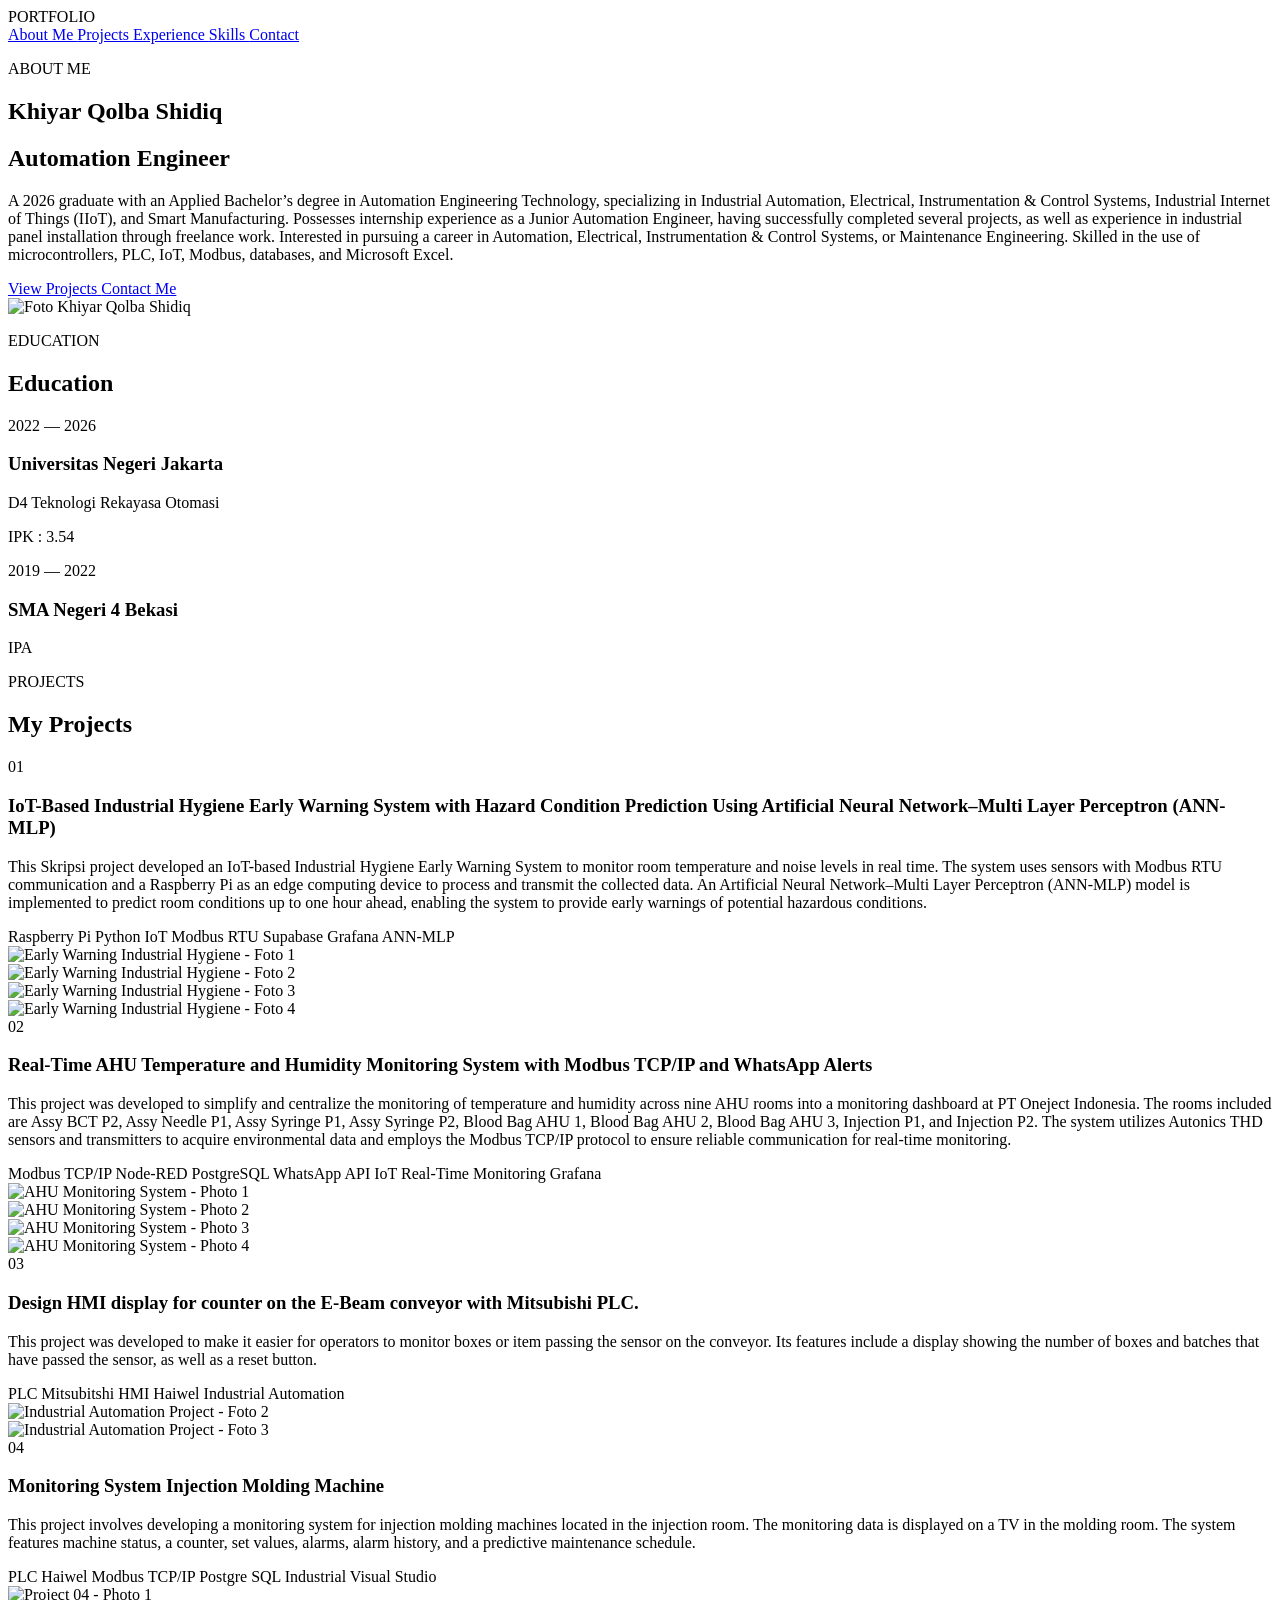
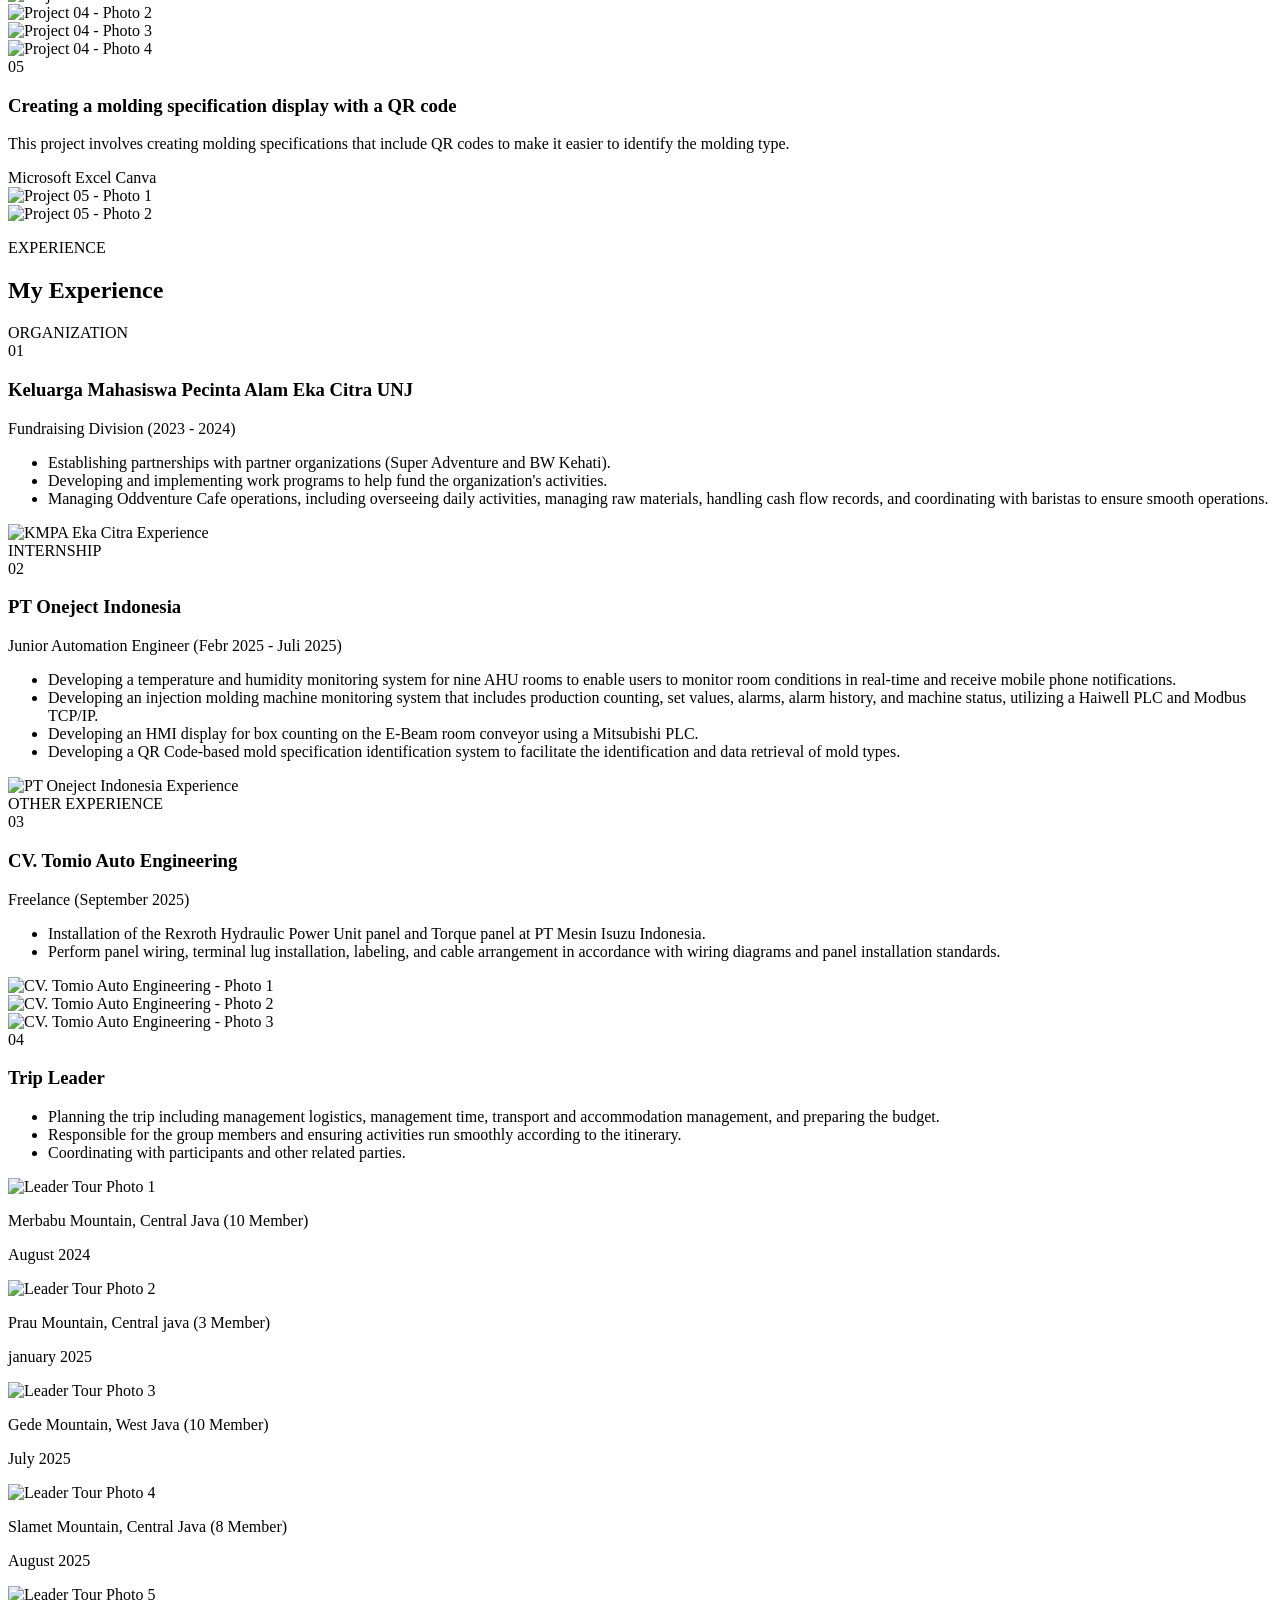
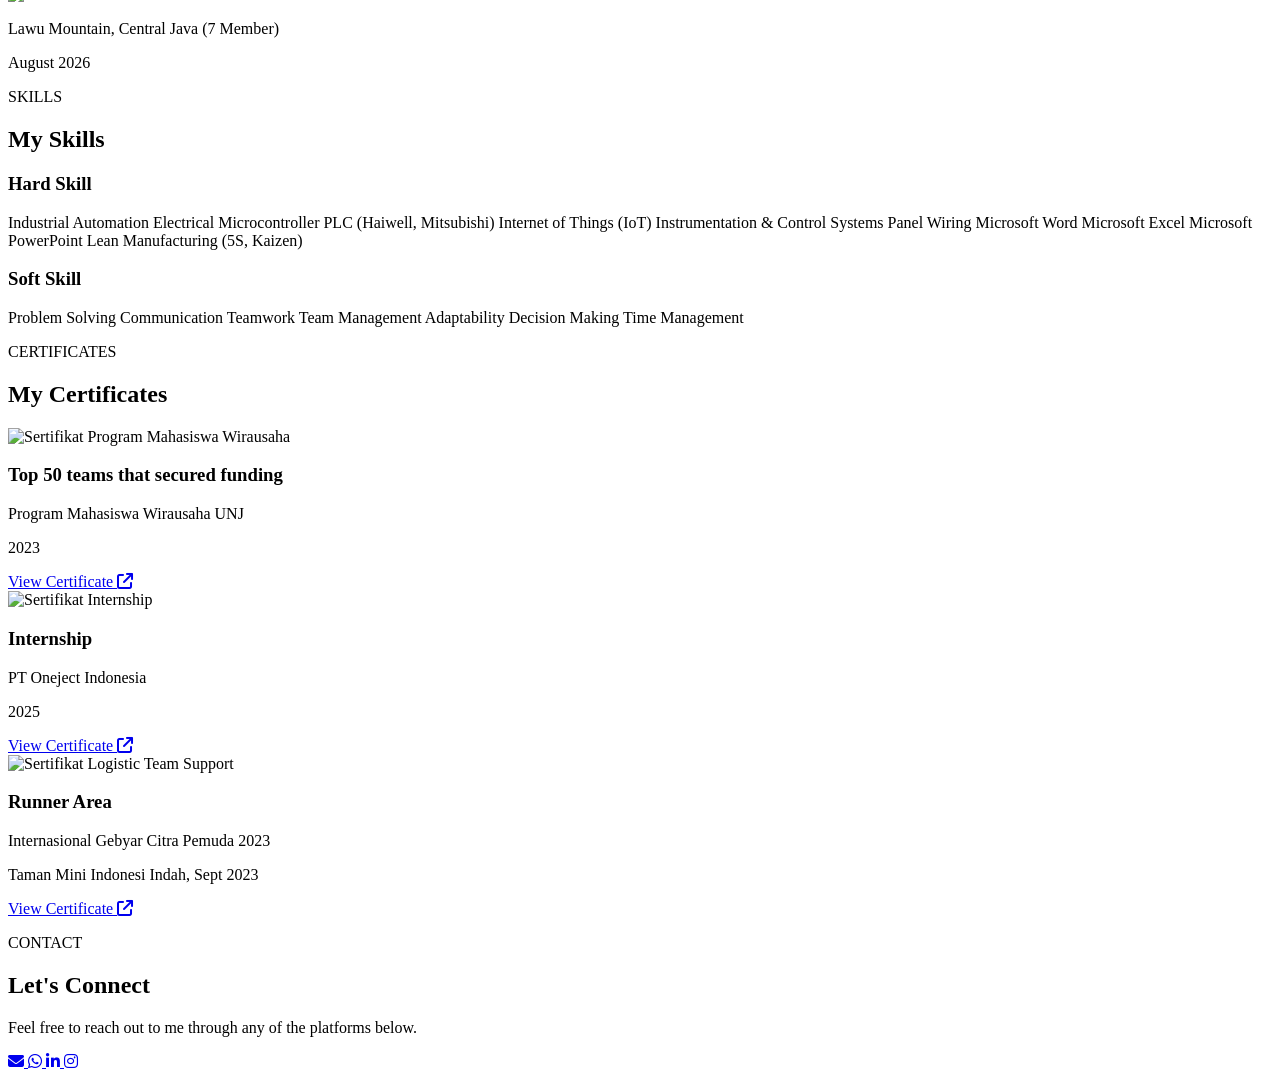
==== index.html @ 95817f38 "Add files via upload" ====
<!DOCTYPE html>
<html lang="en">

<head>
    <meta charset="UTF-8">

    <meta
        name="viewport"
        content="width=device-width, initial-scale=1.0"
    >

    <title>Khiyar Qolba Shidiq | Portfolio</title>

    <!-- CSS -->
    <link rel="stylesheet" href="css/style.css">

    <!-- FONT AWESOME -->
    <link
        rel="stylesheet"
        href="https://cdnjs.cloudflare.com/ajax/libs/font-awesome/6.5.2/css/all.min.css"
    >
</head>


<body>


    <!-- =========================
         NAVBAR
    ========================== -->

    <nav>

        <div class="logo">
            PORTFOLIO
        </div>


        <div class="nav-menu">

            <a href="#about">
                About Me
            </a>

            <a href="#projects">
                Projects
            </a>

            <a href="#experience">
                Experience
            </a>

            <a href="#skills">
                Skills
            </a>

            <a href="#contact">
                Contact
            </a>

        </div>

    </nav>



    <!-- =========================
         ABOUT ME
    ========================== -->

    <section id="about">

        <div class="about-container">


            <!-- TEXT -->

            <div class="about-text">

                <p class="small-title">
                    ABOUT ME
                </p>


                <h1>
                    Khiyar Qolba Shidiq
                </h1>


                <h2>
                    Automation Engineer
                </h2>


                <p>
                    A 2026 graduate with an Applied Bachelor’s degree in Automation Engineering Technology, 
                    specializing in Industrial Automation, Electrical, Instrumentation & Control Systems, 
                    Industrial Internet of Things (IIoT), and Smart Manufacturing. Possesses internship 
                    experience as a Junior Automation Engineer, having successfully completed several projects, 
                    as well as experience in industrial panel installation through freelance work. Interested 
                    in pursuing a career in Automation, Electrical, Instrumentation & Control Systems, or 
                    Maintenance Engineering. Skilled in the use of microcontrollers, PLC, IoT, Modbus, 
                    databases, and Microsoft Excel.
                </p>


                <!-- BUTTON -->

                <div class="buttons">

                    <a
                        href="#projects"
                        class="btn-primary"
                    >
                        View Projects
                    </a>


                    <a
                        href="#contact"
                        class="btn-secondary"
                    >
                        Contact Me
                    </a>

                </div>

            </div>



            <!-- FOTO -->

            <div class="about-photo">

                <img
                    src="images/Pas Foto.PNG"
                    alt="Foto Khiyar Qolba Shidiq"
                >

            </div>

        </div>

    </section>

<!-- =========================
     EDUCATION
========================= -->

<section id="education">

    <div class="education-container">

        <div class="education-header">

            <p class="small-title">
                EDUCATION
            </p>

            <h2>
                Education
            </h2>

        </div>


        <div class="education-list">


            <!-- KULIAH -->

            <div class="education-item">

                <div class="education-year">
                    2022 — 2026
                </div>

                <div class="education-content">

                    <h3>
                        Universitas Negeri Jakarta
                    </h3>

                    <p class="education-school">
                        D4 Teknologi Rekayasa Otomasi
                    </p>

                    <p class="education-description">
                        IPK : 3.54
                    </p>

                </div>

            </div>


            <!-- SMA -->

            <div class="education-item">

                <div class="education-year">
                    2019 — 2022
                </div>

                <div class="education-content">

                    <h3>
                        SMA Negeri 4 Bekasi
                    </h3>

                    <p class="education-school">
                        IPA
                    </p>

                </div>

            </div>


        </div>

    </div>

</section>

   <!-- =========================
     PROJECTS
========================= -->

<section id="projects">

    <div class="projects-container">

        <!-- HEADER -->

        <div class="projects-header">

            <p class="small-title">
                PROJECTS
            </p>

            <h2>
                My Projects
            </h2>
        </div>


<!-- =========================
     PROJECT 01
========================== -->

<article class="project-item">

    <div class="project-number">
        01
    </div>


    <div class="project-content">

        <h3>
           IoT-Based Industrial Hygiene Early Warning System with Hazard Condition Prediction Using Artificial Neural Network–Multi Layer Perceptron (ANN-MLP)
        </h3>


        <p class="project-description">
             This Skripsi project developed an IoT-based Industrial Hygiene
    Early Warning System to monitor room temperature and noise levels
    in real time. The system uses sensors with Modbus RTU communication
    and a Raspberry Pi as an edge computing device to process and
    transmit the collected data. An Artificial Neural Network–Multi
    Layer Perceptron (ANN-MLP) model is implemented to predict room
    conditions up to one hour ahead, enabling the system to provide
    early warnings of potential hazardous conditions.
        </p>


        <!-- TECHNOLOGIES -->

        <div class="project-tags">
            <span>Raspberry Pi</span>
            <span>Python</span>
            <span>IoT</span>
            <span>Modbus RTU</span>
            <span>Supabase</span>
            <span>Grafana</span>
            <span>ANN-MLP</span>
        </div>

        <!-- PHOTO GALLERY -->

        <div class="project-gallery">

            <div class="project-photo">

                <img
                    src="images/project_1/project-1.jpeg"
                    alt="Early Warning Industrial Hygiene - Foto 1"
                >

            </div>


            <div class="project-photo">

                <img
                    src="images/project_1/project-2.jpeg"
                    alt="Early Warning Industrial Hygiene - Foto 2"
                >
            </div>

            <div class="project-photo">
                <img
                    src="images/project_1/project-3.jpeg"
                    alt="Early Warning Industrial Hygiene - Foto 3"
                >
            </div>

            <div class="project-photo">
                <img
                    src="images/project_1/project-4.jpeg"
                    alt="Early Warning Industrial Hygiene - Foto 4"
                >
            </div>
        </div>
    </div>
</article>

 <!-- =========================
     PROJECT 02
========================== -->

<article class="project-item">

    <div class="project-number">
        02
    </div>

    <div class="project-content">

        <h3>
            Real-Time AHU Temperature and Humidity
            Monitoring System with Modbus TCP/IP
            and WhatsApp Alerts
        </h3>

        <p class="project-description">
            This project was developed to simplify and centralize the monitoring of temperature and humidity across nine AHU rooms 
            into a monitoring dashboard at PT Oneject Indonesia. The rooms included are Assy BCT P2, Assy Needle P1, Assy Syringe P1, 
            Assy Syringe P2, Blood Bag AHU 1, Blood Bag AHU 2, Blood Bag AHU 3, Injection P1, and Injection P2. The system utilizes 
            Autonics THD sensors and transmitters to acquire environmental data and employs the Modbus TCP/IP protocol to ensure 
            reliable communication for real-time monitoring.
        </p>

        <div class="project-tags">

            <span>Modbus TCP/IP</span>
            <span>Node-RED</span>
            <span>PostgreSQL</span>
            <span>WhatsApp API</span>
            <span>IoT</span>
            <span>Real-Time Monitoring</span>
            <span>Grafana</span>
        </div>

        <div class="project-gallery">

            <div class="project-photo">
                <img
                    src="images/project_2/project-2-1.png"
                    alt="AHU Monitoring System - Photo 1"
                >
            </div>

            <div class="project-photo">
                <img
                    src="images/project_2/project-2-2.jpeg"
                    alt="AHU Monitoring System - Photo 2"
                >
            </div>

            <div class="project-photo">
                <img
                    src="images/project_2/project-2-3.jpeg"
                    alt="AHU Monitoring System - Photo 3"
                >
            </div>

            <div class="project-photo">
                <img
                    src="images/project_2/project-2-4.jpeg"
                    alt="AHU Monitoring System - Photo 4"
                >
            </div>

        </div>

    </div>

</article>

        <!-- =========================
             PROJECT 03
        ========================== -->

        <article class="project-item">

            <div class="project-number">
                03
            </div>

            <div class="project-content">

                <h3>
                    Design HMI display for counter on the E-Beam conveyor with Mitsubishi PLC.
                </h3>

                <p class="project-description">
                    This project was developed to make it easier for operators to monitor 
                    boxes or item passing the sensor on the conveyor. Its features include a display 
                    showing the number of boxes and batches that have passed the sensor, as well 
                    as a reset button.
                </p>

                <div class="project-tags">

                    <span>PLC Mitsubitshi</span>
                    <span>HMI Haiwel</span>
                    <span>Industrial Automation</span>

                </div>

                <!-- PHOTO GALLERY -->

                <div class="project-gallery">

                    <div class="project-photo">
                        <img
                            src="images/project_3/project-3-2.jpeg"
                            alt="Industrial Automation Project - Foto 2"
                        >
                    </div>

                    <div class="project-photo">
                        <img
                            src="images/project_3/project-3-3.jpeg"
                            alt="Industrial Automation Project - Foto 3"
                        >
                    </div>

                    

                </div>

            </div>

        </article>
<!-- =========================
     PROJECT 04
========================== -->

<article class="project-item">

    <div class="project-number">
        04
    </div>

    <div class="project-content">

        <h3>
           Monitoring System Injection Molding Machine
        </h3>

        <p class="project-description">
            This project involves developing a monitoring system for injection molding 
            machines located in the injection room. The monitoring data is displayed on 
            a TV in the molding room. The system features machine status, a counter, 
            set values, alarms, alarm history, and a predictive maintenance schedule.
        </p>

        <div class="project-tags">

            <span>PLC Haiwel</span>
            <span>Modbus TCP/IP</span>
            <span>Postgre SQL</span>
            <span>Industrial</span>
            <span>Visual Studio</span>
            
        </div>

        <div class="project-gallery">

            <div class="project-photo">
                <img
                    src="images/project_4/project-4-1.jpeg"
                    alt="Project 04 - Photo 1"
                >
            </div>

            <div class="project-photo">
                <img
                    src="images/project_4/project-4-2.jpeg"
                    alt="Project 04 - Photo 2"
                >
            </div>

            <div class="project-photo">
                <img
                    src="images/project_4/project-4-3.jpeg"
                    alt="Project 04 - Photo 3"
                >
            </div>

            <div class="project-photo">
                <img
                    src="images/project_4/project-4-4.jpeg"
                    alt="Project 04 - Photo 4"
                >
            </div>

        </div>

    </div>

</article>


<!-- =========================
     PROJECT 05
========================== -->

<article class="project-item">

    <div class="project-number">
        05
    </div>

    <div class="project-content">

        <h3>
            Creating a molding specification display with a QR code
        </h3>

        <p class="project-description">
            This project involves creating molding specifications that include 
            QR codes to make it easier to identify the molding type.
        </p>

        <div class="project-tags">

            <span>Microsoft Excel</span>
            <span>Canva</span>

        </div>

        <div class="project-gallery">

            <div class="project-photo">
                <img
                    src="images/project_5/project-5-1.png"
                    alt="Project 05 - Photo 1"
                >
            </div>

            <div class="project-photo">
                <img
                    src="images/project_5/project-5-2.png"
                    alt="Project 05 - Photo 2"
                >
            </div>

        </div>

    </div>

</article>

    </div>

</section>



   <!-- =========================
     EXPERIENCE
========================= -->

<section id="experience">

    <div class="experience-container">

        <!-- HEADER -->

        <div class="experience-header">

            <p class="small-title">
                EXPERIENCE
            </p>

            <h2>
                My Experience
            </h2>

        </div>


        <!-- =========================
             ORGANIZATION
        ========================== -->

        <div class="experience-category">

            ORGANIZATION

        </div>


        <article class="experience-item">

    <div class="experience-number">
        01
    </div>


    <div class="experience-content">

        <h3>
            Keluarga Mahasiswa Pecinta Alam Eka Citra UNJ
        </h3>


        <p class="experience-role">
            Fundraising Division (2023 - 2024)
        </p>


        <ul class="experience-list">

            <li>
                Establishing partnerships with partner organizations (Super Adventure and BW Kehati).
            </li>

            <li>
                Developing and implementing work programs to help fund the organization's activities.
            </li>

            <li>
                Managing Oddventure Cafe operations, including overseeing daily activities, 
                managing raw materials, handling cash flow records, 
                and coordinating with baristas to ensure smooth operations.
            </li>

        </ul>

    </div>


    <!-- FOTO -->

    <div class="experience-photo">

        <img
            src="images/experience/ekacitra.jpeg"
            alt="KMPA Eka Citra Experience"
        >

    </div>

</article>

        <!-- =========================
             INTERNSHIP
        ========================== -->

        <div class="experience-category">

            INTERNSHIP

        </div>


       <article class="experience-item">

    <div class="experience-number">
        02
    </div>


    <div class="experience-content">

        <h3>
            PT Oneject Indonesia
        </h3>


        <p class="experience-role">
            Junior Automation Engineer (Febr 2025 - Juli 2025)
        </p>


        <ul class="experience-list">

            <li>
                Developing a temperature and humidity monitoring system for nine AHU rooms to 
                enable users to monitor room conditions in real-time and receive mobile phone notifications.
            </li>

            <li>
                Developing an injection molding machine monitoring system that includes production counting, 
                set values, alarms, alarm history, and machine status, utilizing a Haiwell PLC and Modbus TCP/IP.
            </li>

            <li>
                Developing an HMI display for box counting on the E-Beam room conveyor using a Mitsubishi PLC.
            </li>

            <li>
                Developing a QR Code-based mold specification identification system to facilitate the identification 
                and data retrieval of mold types.
            </li>
        </ul>

    </div>
    <!-- FOTO -->
    <div class="experience-photo">

        <img
            src="images/experience/oneject.jpeg"
            alt="PT Oneject Indonesia Experience"
        >

    </div>

</article>
<!-- =========================
     OTHER EXPERIENCE
========================= -->

<div class="experience-category">

    OTHER EXPERIENCE

</div>


<!-- =========================
     EXPERIENCE 04
     PT TOMIO
========================== -->

<article class="experience-item">

    <div class="experience-number">
        03
    </div>

    <div class="experience-content">

        <h3>
            CV. Tomio Auto Engineering
        </h3>

        <p class="experience-role">
            Freelance (September 2025)
        </p>

        <ul class="experience-list">

            <li>
                Installation of the Rexroth Hydraulic Power Unit panel and Torque panel at PT Mesin Isuzu Indonesia.
            </li>

            <li>
                Perform panel wiring, terminal lug installation, labeling, and cable arrangement in accordance with 
                wiring diagrams and panel installation standards.
            </li>

        </ul>

    </div>

</article>


<!-- =========================
     TOMIO PHOTO GALLERY
========================== -->

<div class="tomio-gallery">

    <div class="tomio-gallery-item">

        <div class="tomio-gallery-photo">
            <img
                src="images/experience/tomio-1.jpeg"
                alt="CV. Tomio Auto Engineering - Photo 1"
            >
        </div>
    </div>


    <div class="tomio-gallery-item">

        <div class="tomio-gallery-photo">
            <img
                src="images/experience/tomio-2.jpeg"
                alt="CV. Tomio Auto Engineering - Photo 2"
            >
        </div>
    </div>

    <div class="tomio-gallery-item">

        <div class="tomio-gallery-photo">
            <img
                src="images/experience/tomio-3.jpeg"
                alt="CV. Tomio Auto Engineering - Photo 3"
            >
        </div>
    </div>
</div>


<!-- =========================
     EXPERIENCE 05
     LEADER TOUR
========================= -->

<article class="experience-item">

    <div class="experience-number">
        04
    </div>


    <div class="experience-content">

        <h3>
            Trip Leader
        </h3>

        <ul class="experience-list">

            <li>
                Planning the trip including management logistics, management time, transport and accommodation management, 
                and preparing the budget.
            </li>

            <li>
                Responsible for the group members and ensuring activities run smoothly according to the itinerary.
            </li>

            <li>
                Coordinating with participants and other related parties.
            </li>

        </ul>

    </div>

</article>


<!-- =========================
     OTHER EXPERIENCE GALLERY
========================= -->
<div class="experience-gallery">

    <div class="experience-gallery-item">

        <div class="experience-gallery-photo">
            <img
                src="images/experience/g-merbabu.jpeg"
                alt="Leader Tour Photo 1"
            >
        </div>

        <p class="experience-caption">
             Merbabu Mountain, Central Java (10 Member)
        </p>
        <p class="experience-caption">
             August 2024
        </p>
    </div>


    <div class="experience-gallery-item">

        <div class="experience-gallery-photo">
            <img
                src="images/experience/g-prau.jpeg"
                alt="Leader Tour Photo 2"
            >
        </div>

        <p class="experience-caption">
           Prau Mountain, Central java (3 Member)
        </p>
        <p class="experience-caption">
           january 2025
        </p>
    </div>


    <div class="experience-gallery-item">

        <div class="experience-gallery-photo">
            <img
                src="images/experience/g-gede.jpeg"
                alt="Leader Tour Photo 3"
            >
        </div>

        <p class="experience-caption">
            Gede Mountain, West Java (10 Member)
        </p>
        <p class="experience-caption">
            July 2025
        </p>
    </div>


    <div class="experience-gallery-item">

        <div class="experience-gallery-photo">
            <img
                src="images/experience/g-slamet.jpeg"
                alt="Leader Tour Photo 4"
            >
        </div>

        <p class="experience-caption">
            Slamet Mountain, Central Java (8 Member)
        </p>
        <p class="experience-caption">
            August 2025
        </p>
    </div>


    <div class="experience-gallery-item">

        <div class="experience-gallery-photo">
            <img
                src="images/experience/g-lawu.jpeg"
                alt="Leader Tour Photo 5"
            >
        </div>
        <p class="experience-caption">
            Lawu Mountain, Central Java (7 Member)
        </p>
         <p class="experience-caption">
            August 2026
        </p>
    </div>
</div>

</div>
    </div>

</section>
<!-- =========================
     SKILLS
========================== -->

<section id="skills">

    <div class="skills-container">

        <div class="skills-header">

            <p class="small-title">
                SKILLS
            </p>

            <h2>
                My Skills
            </h2>

        </div>


        <div class="skills-wrapper">

            <!-- HARD SKILL -->

            <div class="skills-box">

                <h3>
                    Hard Skill
                </h3>

                <div class="skill-list">

                    <span>Industrial Automation</span>

                    <span>Electrical</span>

                    <span>Microcontroller</span>

                    <span>PLC (Haiwell, Mitsubishi)</span>

                    <span>Internet of Things (IoT)</span>

                    <span>Instrumentation & Control Systems</span>

                    <span>Panel Wiring</span>

                    <span>Microsoft Word</span>

                    <span>Microsoft Excel</span>

                    <span>Microsoft PowerPoint</span>

                    <span>Lean Manufacturing (5S, Kaizen)</span>

                </div>

            </div>


            <!-- SOFT SKILL -->

            <div class="skills-box">

                <h3>
                    Soft Skill
                </h3>

                <div class="skill-list">

                    <span>Problem Solving</span>

                    <span>Communication</span>

                    <span>Teamwork</span>

                    <span>Team Management</span>

                    <span>Adaptability</span>

                    <span>Decision Making</span>

                    <span>Time Management</span>

                </div>

            </div>

        </div>

    </div>

</section>
<!-- =========================
     CERTIFICATES
========================== -->

<section id="certificates">

    <div class="certificates-container">

        <div class="certificates-header">

            <p class="small-title">
                CERTIFICATES
            </p>

            <h2>
                My Certificates
            </h2>

        </div>


        <div class="certificates-grid">


            <!-- CERTIFICATE 01 -->

            <div class="certificate-card">

                <div class="certificate-image">

                    <img
                        src="images/certificate/PMW.png"
                        alt="Sertifikat Program Mahasiswa Wirausaha"
                    >

                </div>

                <div class="certificate-content">

                    <h3>
                        Top 50 teams that secured funding
                    </h3>

                    <p class="certificate-issuer">
                        Program Mahasiswa Wirausaha UNJ
                    </p>

                    <p class="certificate-year">
                        2023
                    </p>

                    <a
                        href="images/certificate/PMW.png"
                        target="_blank"
                        class="certificate-button"
                    >
                        View Certificate
                        <i class="fa-solid fa-arrow-up-right-from-square"></i>
                    </a>

                </div>

            </div>


            <!-- CERTIFICATE 02 -->

            <div class="certificate-card">

                <div class="certificate-image">

                    <img
                        src="images/certificate/Intern.png"
                        alt="Sertifikat Internship"
                    >

                </div>

                <div class="certificate-content">

                    <h3>
                        Internship
                    </h3>

                    <p class="certificate-issuer">
                        PT Oneject Indonesia
                    </p>

                    <p class="certificate-year">
                        2025
                    </p>

                    <a
                        href="images/certificate/Intern.png"
                        target="_blank"
                        class="certificate-button"
                    >
                        View Certificate
                        <i class="fa-solid fa-arrow-up-right-from-square"></i>
                    </a>

                </div>

            </div>


            <!-- CERTIFICATE 03 -->

            <div class="certificate-card">

                <div class="certificate-image">

                    <img
                        src="images/certificate/IGCP.png"
                        alt="Sertifikat Logistic Team Support"
                    >

                </div>

                <div class="certificate-content">

                    <h3>
                        Runner Area
                    </h3>

                    <p class="certificate-issuer">
                        Internasional Gebyar Citra Pemuda 2023
                    </p>

                    <p class="certificate-year">
                        Taman Mini Indonesi Indah, Sept 2023
                    </p>

                    <a
                        href="images/certificate/IGCP.png"
                        target="_blank"
                        class="certificate-button"
                    >
                        View Certificate
                        <i class="fa-solid fa-arrow-up-right-from-square"></i>
                    </a>

                </div>

            </div>


        </div>

    </div>

</section>
    <!-- =========================
         CONTACT
    ========================== -->

    <section id="contact">

        <div class="contact-container">


            <p class="small-title">
                CONTACT
            </p>


            <h2>
                Let's Connect
            </h2>


            <p class="contact-description">
                Feel free to reach out to me through any of
                the platforms below.
            </p>



            <!-- CONTACT ICONS -->

            <div class="contact-icons">


                <!-- EMAIL -->

                <a
                    href="mailto:khiyar.qs@gmail.com"
                    class="contact-icon"
                    aria-label="Email"
                    title="Email"
                >

                    <i class="fa-solid fa-envelope"></i>

                </a>



                <!-- WHATSAPP -->

                <a
                    href="https://wa.me/6281261928067"
                    target="_blank"
                    rel="noopener noreferrer"
                    class="contact-icon"
                    aria-label="WhatsApp"
                    title="WhatsApp"
                >

                    <i class="fa-brands fa-whatsapp"></i>

                </a>



                <!-- LINKEDIN -->

                <a
                    href="#"
                    target="_blank"
                    rel="noopener noreferrer"
                    class="contact-icon"
                    aria-label="LinkedIn"
                    title="LinkedIn"
                >

                    <i class="fa-brands fa-linkedin-in"></i>

                </a>



                <!-- INSTAGRAM -->

                <a
                    href="https://www.instagram.com/shidiq_0"
                    target="_blank"
                    rel="noopener noreferrer"
                    class="contact-icon"
                    aria-label="Instagram"
                    title="Instagram"
                >

                    <i class="fa-brands fa-instagram"></i>

                </a>


            </div>

        </div>

    </section>



    <!-- =========================
         JAVASCRIPT
    ========================== -->

    <script src="js/script.js"></script>


</body>

</html>
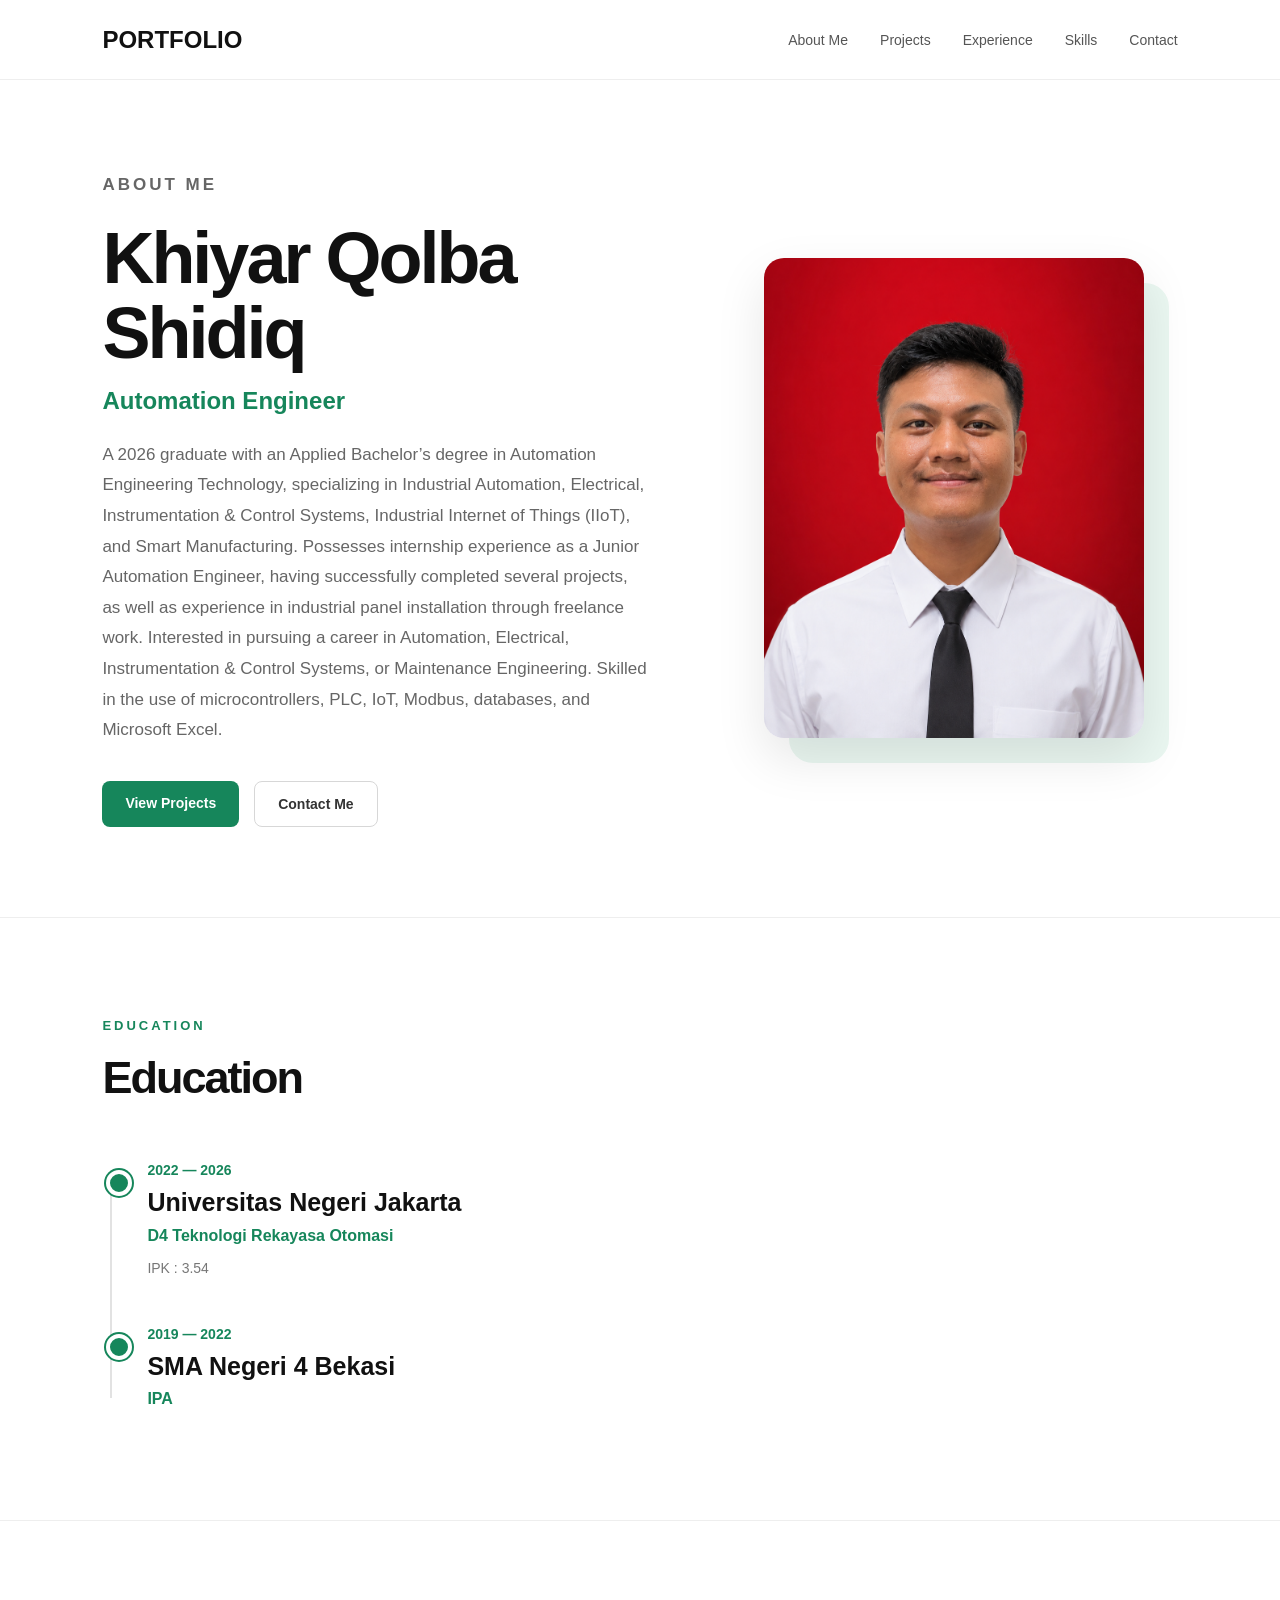
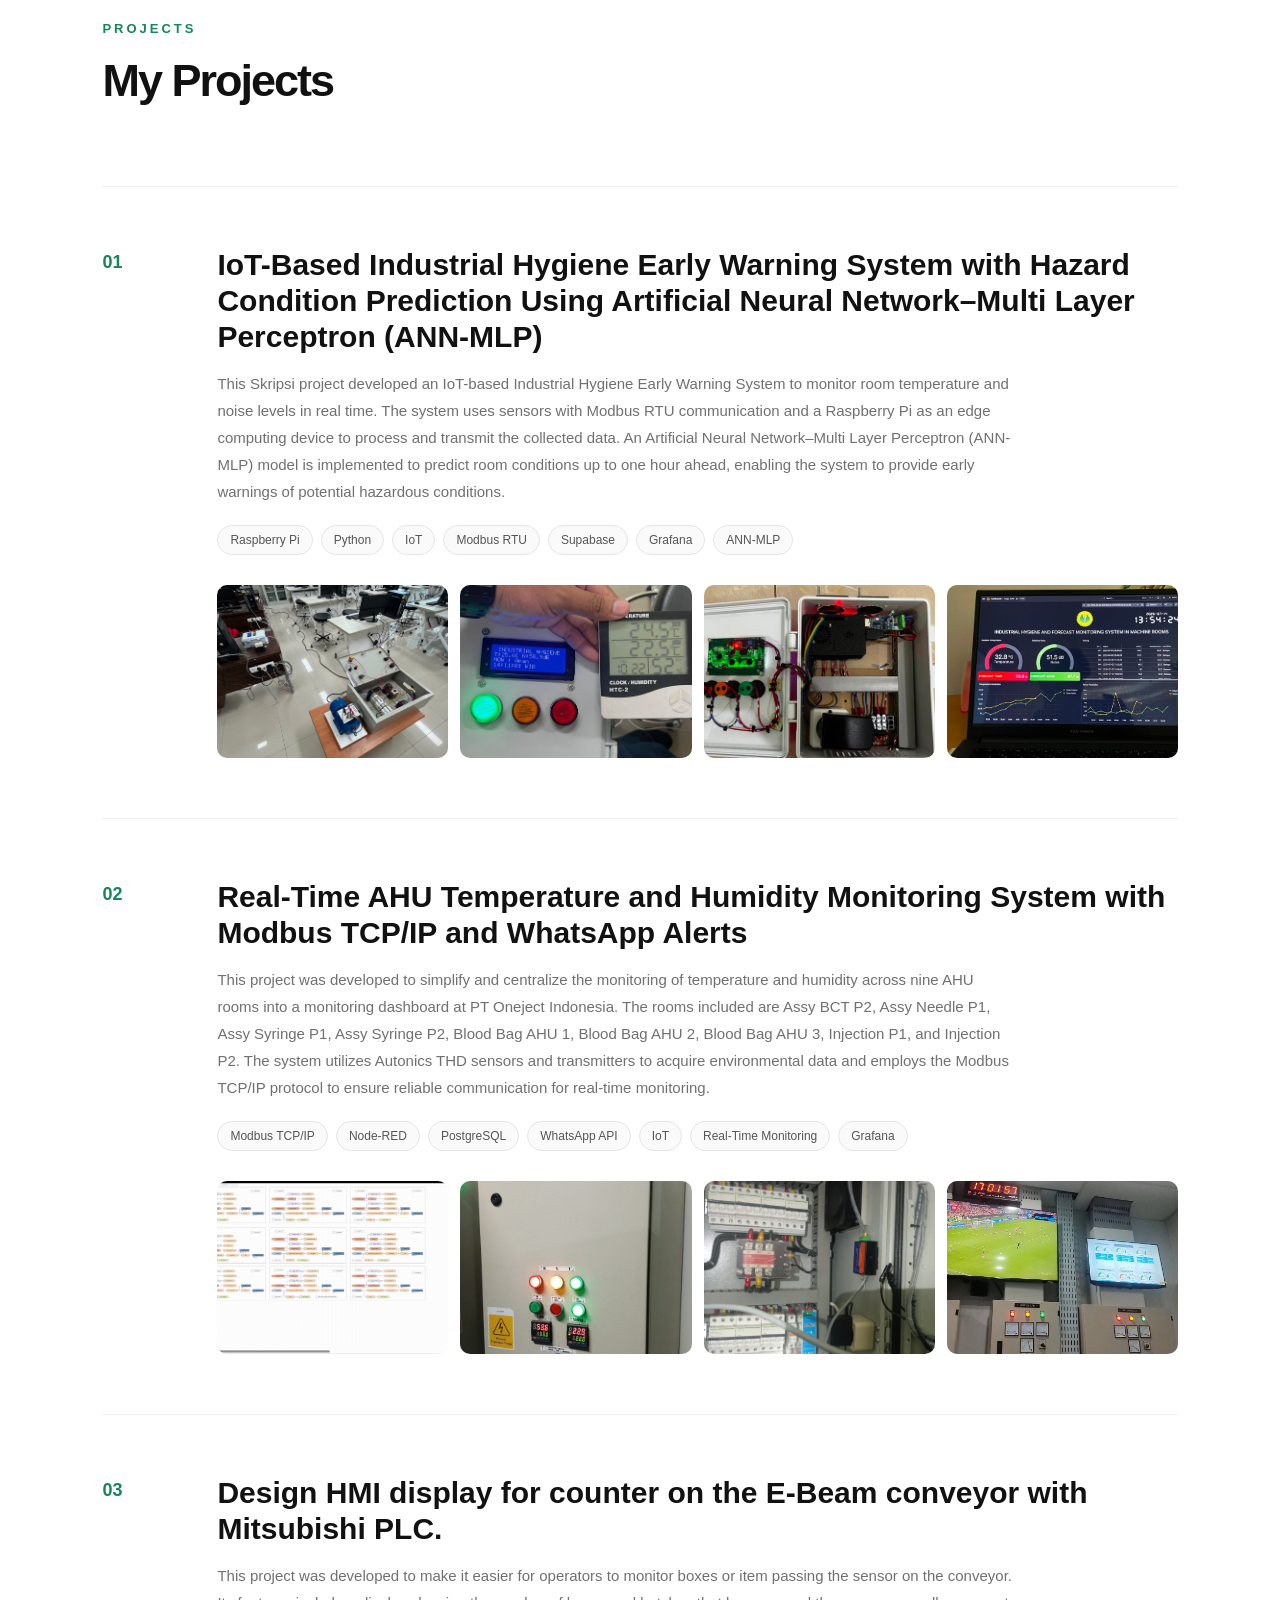
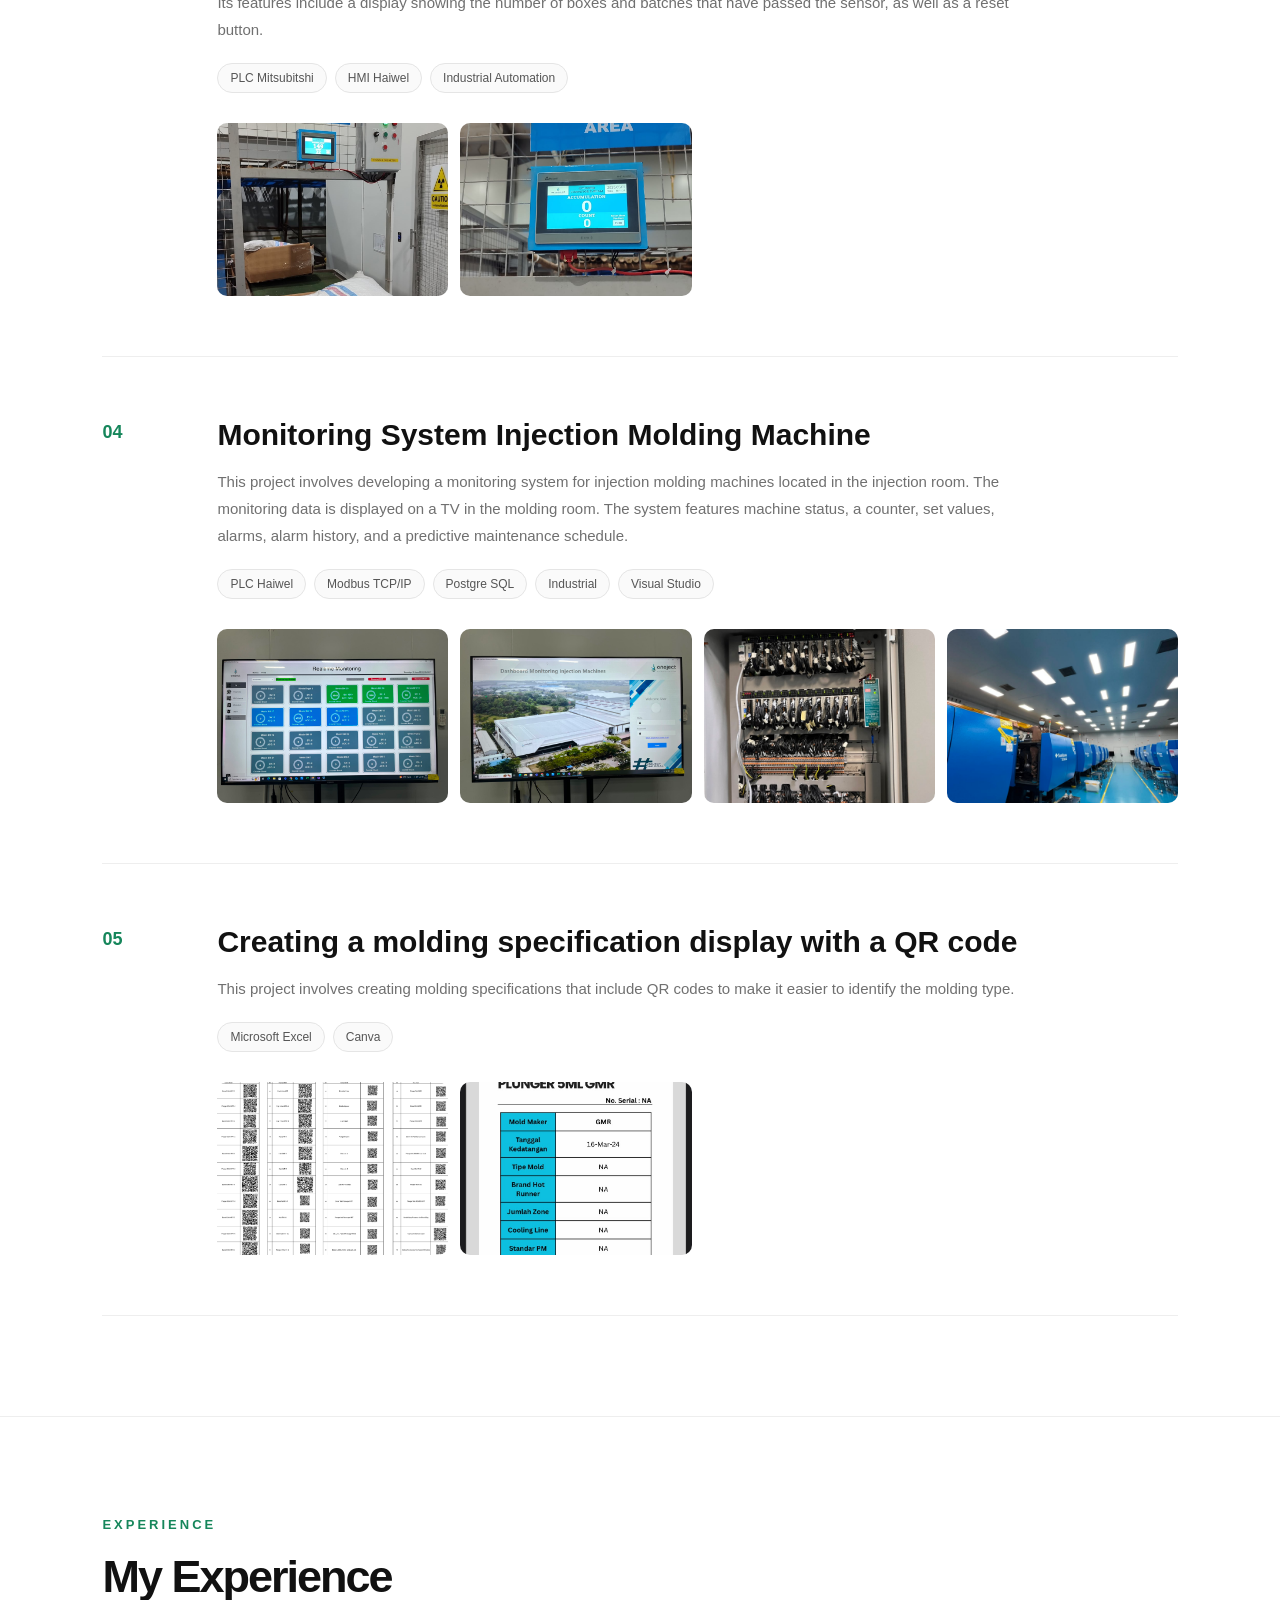
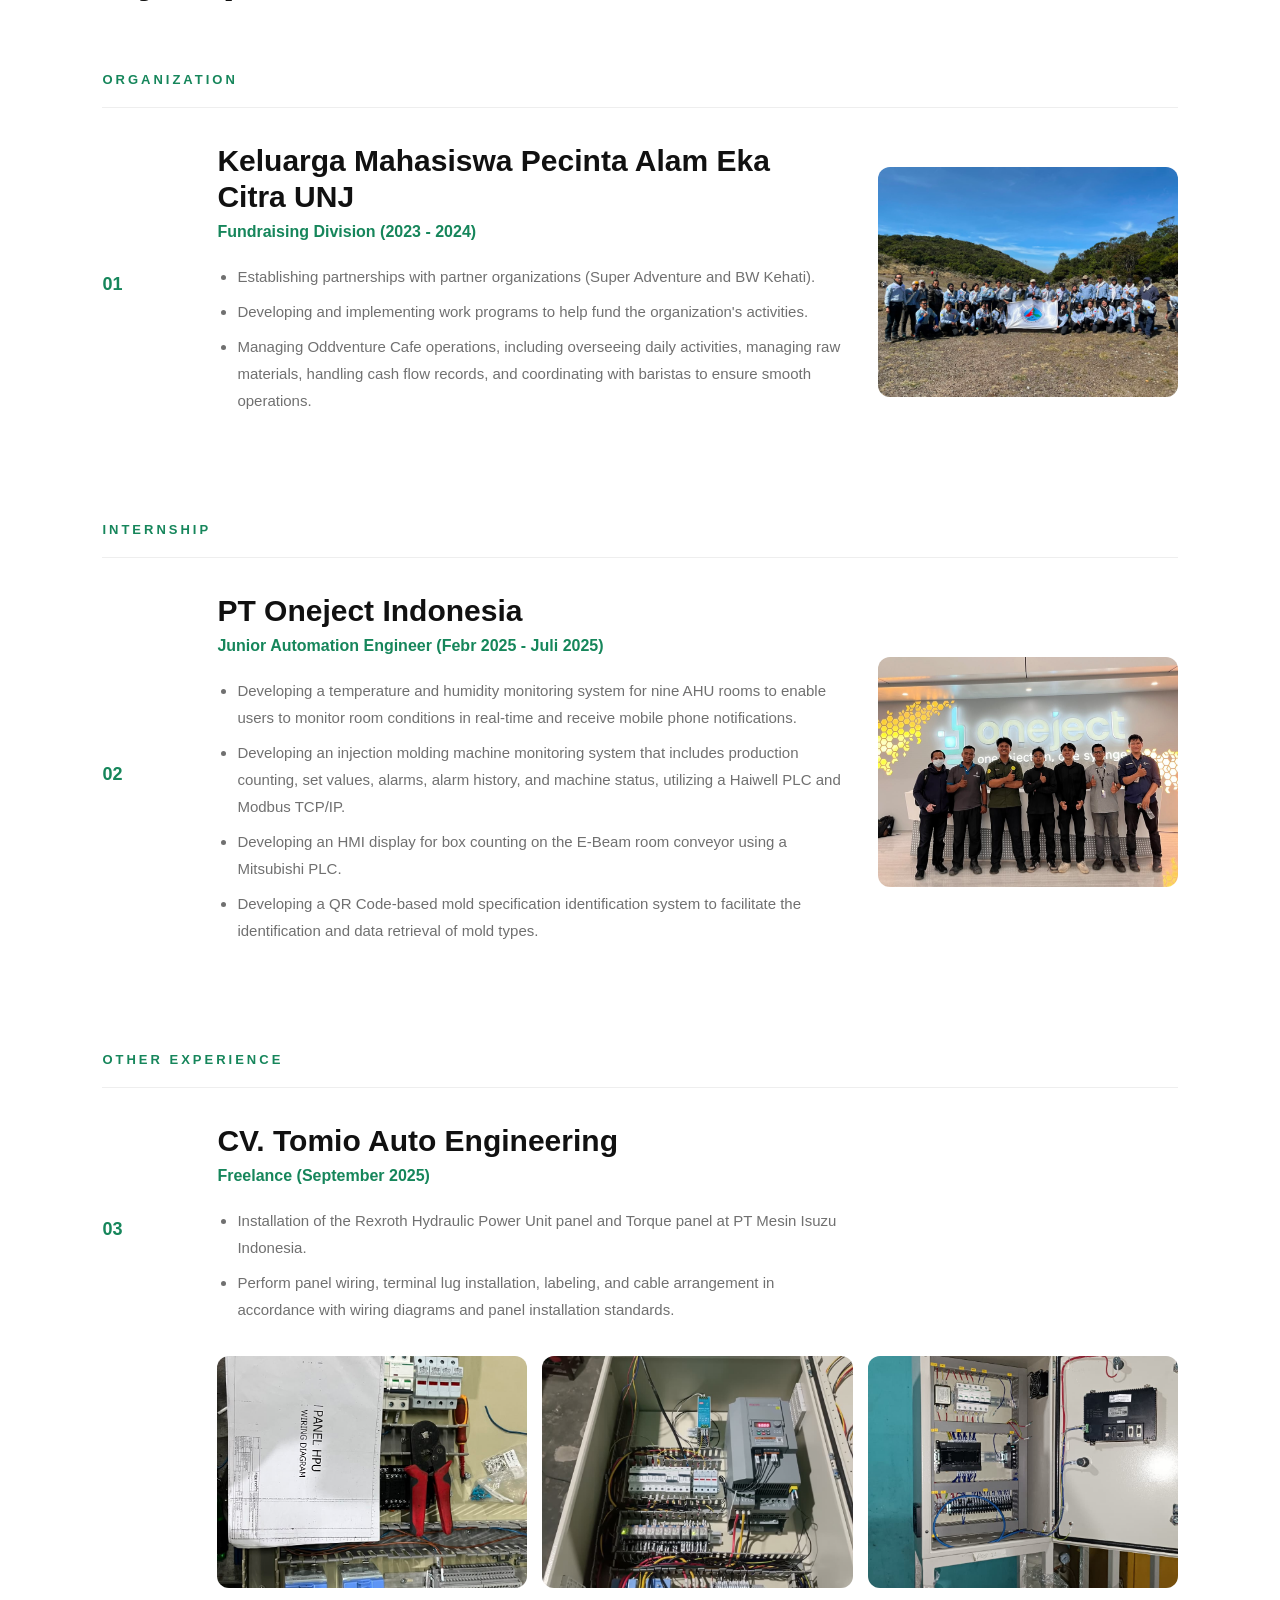
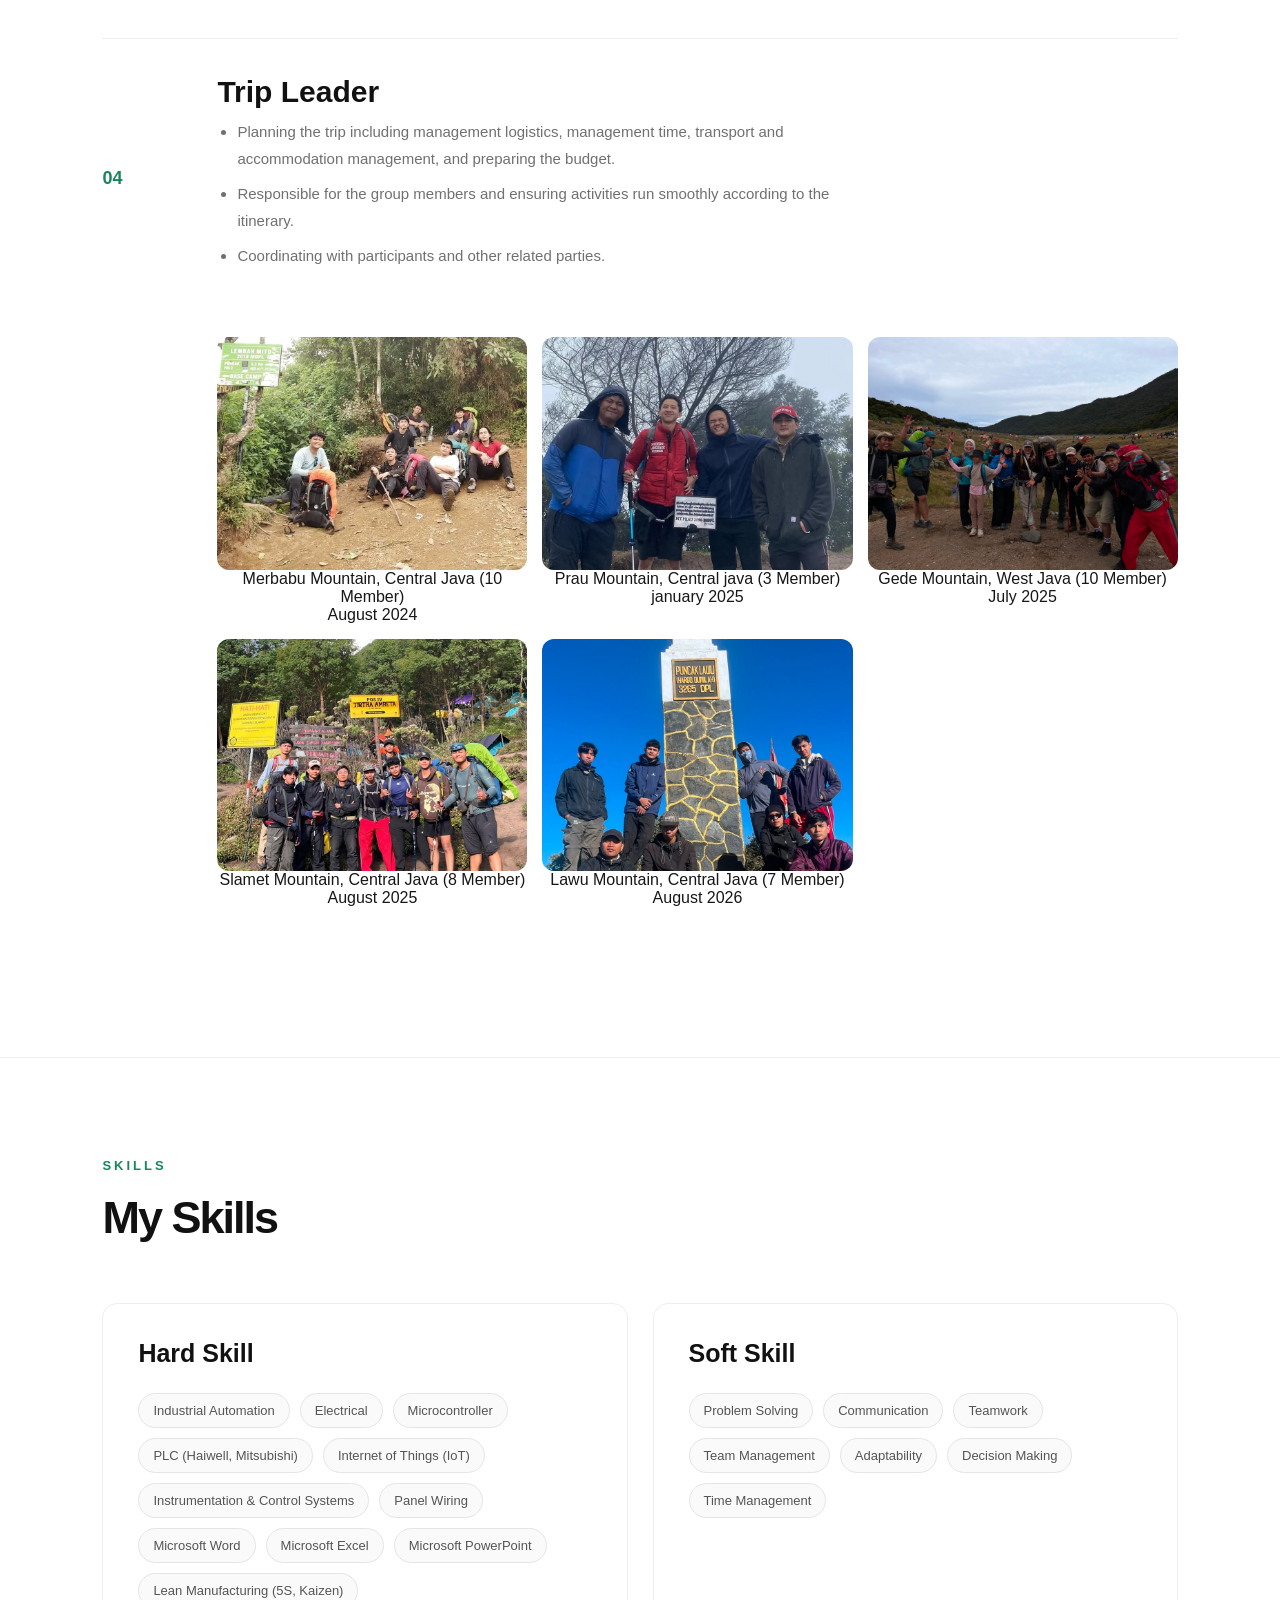
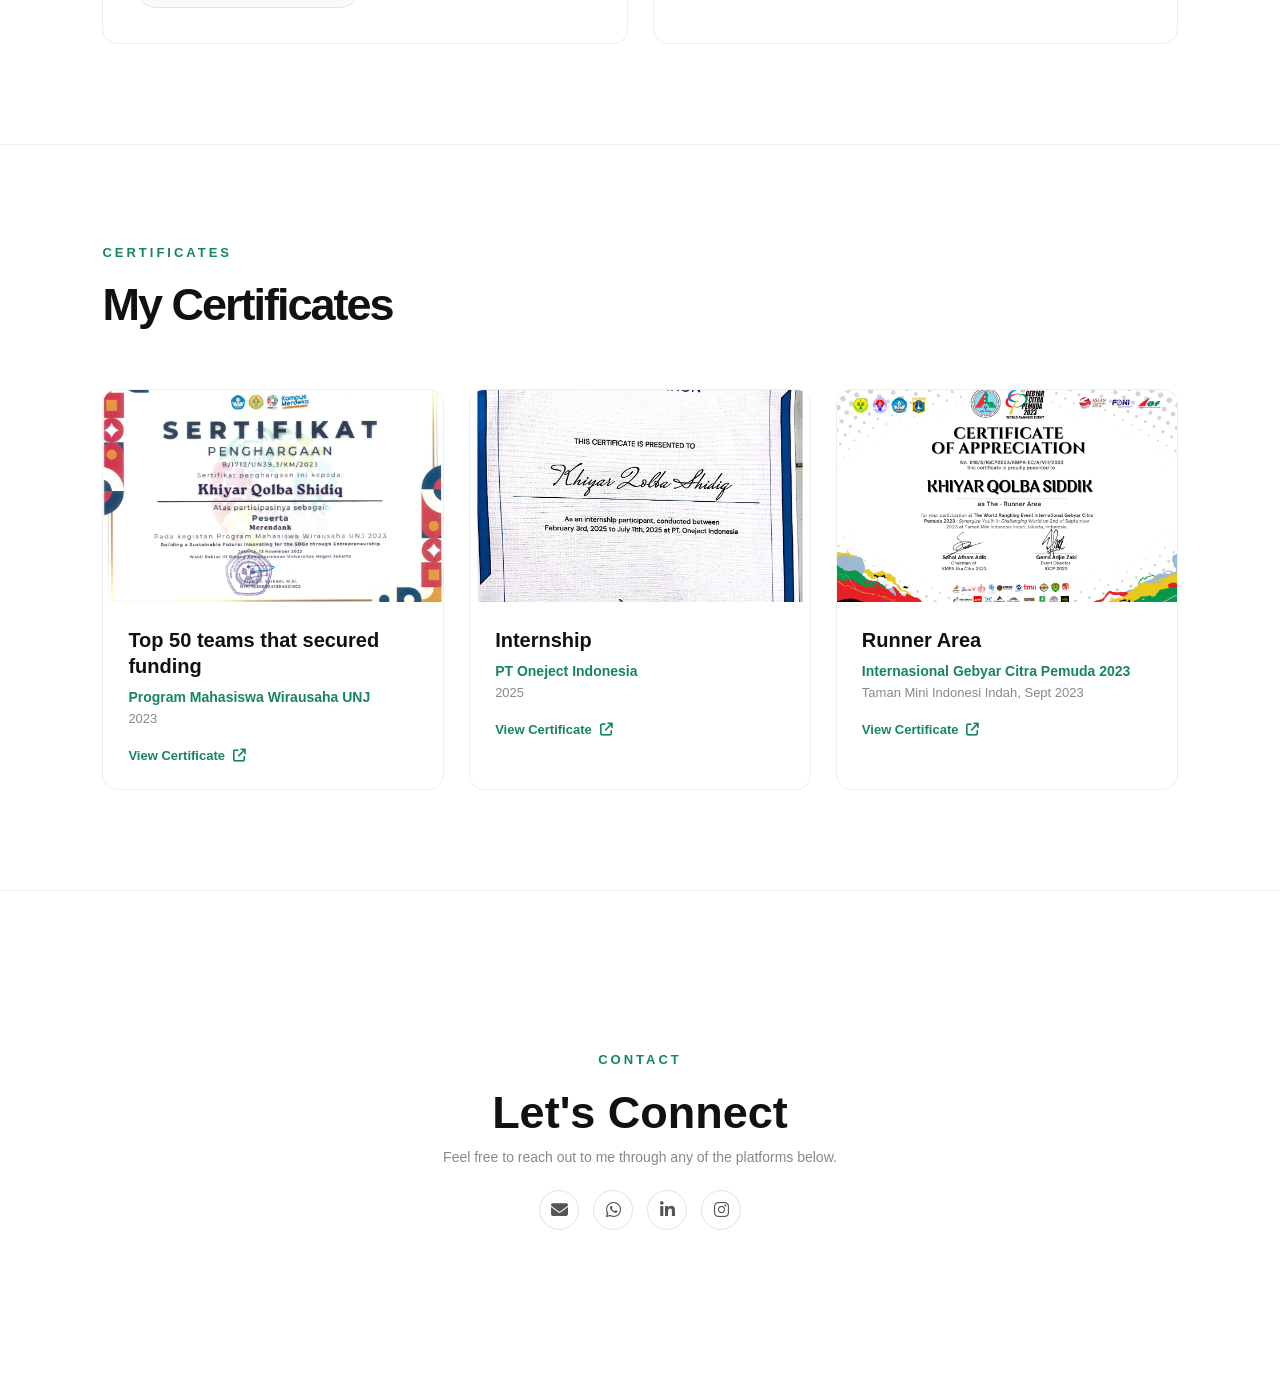
==== commit cc49f0ef: "Update index.html" ====
--- a/index.html
+++ b/index.html
@@ -9,7 +9,7 @@
         content="width=device-width, initial-scale=1.0"
     >
 
-    <title>Khiyar Qolba Shidiq | Portfolio</title>
+    <title>Khiyar Qolba Shidiq | Portofolio</title>
 
     <!-- CSS -->
     <link rel="stylesheet" href="css/style.css">
@@ -1318,4 +1318,4 @@
 
 </body>
 
-</html>+</html>
--- a/css/style.css
+++ b/css/style.css
@@ -0,0 +1,1621 @@
+* {
+    margin: 0;
+    padding: 0;
+    box-sizing: border-box;
+}
+
+html {
+    scroll-behavior: smooth;
+}
+
+body {
+    font-family: Arial, Helvetica, sans-serif;
+    background-color: #ffffff;
+    color: #171717;
+}
+
+
+/* =========================
+   NAVBAR
+========================= */
+
+nav {
+    height: 80px;
+
+    display: flex;
+    align-items: center;
+    justify-content: space-between;
+
+    padding: 0 8%;
+
+    background-color: #ffffff;
+
+    border-bottom: 1px solid #eeeeee;
+
+    position: sticky;
+    top: 0;
+    z-index: 100;
+}
+
+.logo {
+    font-size: 24px;
+    font-weight: 700;
+    color: #111111;
+}
+
+.nav-menu {
+    display: flex;
+    gap: 32px;
+}
+
+.nav-menu a {
+    color: #555555;
+    text-decoration: none;
+
+    font-size: 14px;
+    font-weight: 500;
+
+    transition: 0.3s;
+}
+
+.nav-menu a:hover {
+    color: #16865b;
+}
+
+
+/* =========================
+   ABOUT ME
+========================= */
+
+#about {
+    min-height: calc(100vh - 80px);
+
+    display: flex;
+    align-items: center;
+
+    padding: 90px 8%;
+
+    background-color: #ffffff;
+}
+
+.about-container {
+    width: 100%;
+    max-width: 1200px;
+
+    display: grid;
+    grid-template-columns: 1.1fr 0.9fr;
+
+    align-items: center;
+
+    gap: 80px;
+
+    margin: auto;
+}
+
+
+/* =========================
+   ABOUT TEXT
+========================= */
+
+.small-title {
+    color: #16865b;
+
+    font-size: 13px;
+    font-weight: 700;
+
+    letter-spacing: 3px;
+
+    margin-bottom: 20px;
+}
+
+.about-text h1 {
+    font-size: clamp(45px, 6vw, 72px);
+
+    line-height: 1.05;
+
+    letter-spacing: -3px;
+
+    color: #111111;
+
+    margin-bottom: 15px;
+}
+
+.about-text h2 {
+    font-size: 24px;
+
+    font-weight: 600;
+
+    color: #16865b;
+
+    margin-bottom: 25px;
+}
+
+.about-text p {
+    color: #666666;
+
+    font-size: 17px;
+
+    line-height: 1.8;
+
+    max-width: 650px;
+}
+
+
+/* =========================
+   BUTTON
+========================= */
+
+.buttons {
+    display: flex;
+
+    gap: 15px;
+
+    margin-top: 35px;
+}
+
+.buttons a {
+    text-decoration: none;
+
+    padding: 14px 23px;
+
+    border-radius: 8px;
+
+    font-size: 14px;
+
+    font-weight: 700;
+
+    transition: 0.3s;
+}
+
+.btn-primary {
+    background-color: #16865b;
+
+    color: #ffffff;
+}
+
+.btn-primary:hover {
+    background-color: #0f6846;
+
+    transform: translateY(-2px);
+}
+
+.btn-secondary {
+    border: 1px solid #d7d7d7;
+
+    color: #333333;
+
+    background-color: #ffffff;
+}
+
+.btn-secondary:hover {
+    border-color: #16865b;
+
+    color: #16865b;
+
+    transform: translateY(-2px);
+}
+
+
+/* =========================
+   PROFILE PHOTO
+========================= */
+
+.about-photo {
+    display: flex;
+
+    justify-content: center;
+
+    position: relative;
+}
+
+.about-photo::before {
+    content: "";
+
+    position: absolute;
+
+    width: 380px;
+    height: 480px;
+
+    background-color: #eaf7f1;
+
+    border-radius: 24px;
+
+    transform: translate(25px, 25px);
+
+    z-index: 0;
+}
+
+.about-photo img {
+    width: 380px;
+    height: 480px;
+
+    object-fit: cover;
+
+    border-radius: 20px;
+
+    position: relative;
+
+    z-index: 1;
+
+    box-shadow: 0 20px 50px rgba(0, 0, 0, 0.10);
+}
+
+
+/* =========================
+   OTHER SECTION
+========================= */
+
+section:not(#about) {
+    min-height: 500px;
+
+    padding: 100px 8%;
+
+    border-top: 1px solid #eeeeee;
+
+    background-color: #ffffff;
+}
+
+section:not(#about) h2 {
+    font-size: 45px;
+
+    color: #111111;
+}
+
+
+/* =========================
+   CONTACT
+========================= */
+
+#contact {
+    min-height: 350px;
+
+    display: flex;
+    align-items: center;
+    justify-content: center;
+
+    text-align: center;
+
+    background-color: #ffffff;
+}
+
+.contact-container {
+    width: 100%;
+    max-width: 600px;
+}
+
+.contact-container h2 {
+    font-size: 36px;
+
+    color: #111111;
+
+    margin-bottom: 10px;
+}
+
+.contact-description {
+    color: #888888;
+
+    font-size: 14px;
+
+    margin-bottom: 25px;
+}
+
+
+/* =========================
+   CONTACT ICONS
+========================= */
+
+.contact-icons {
+    display: flex;
+
+    justify-content: center;
+    align-items: center;
+
+    gap: 14px;
+}
+
+.contact-icon {
+    width: 40px;
+    height: 40px;
+
+    display: flex;
+    align-items: center;
+    justify-content: center;
+
+    border: 1px solid #e3e3e3;
+
+    border-radius: 50%;
+
+    background-color: #ffffff;
+
+    text-decoration: none;
+
+    transition: all 0.25s ease;
+}
+
+.contact-icon i {
+    font-size: 17px;
+
+    color: #555555;
+
+    transition: all 0.25s ease;
+}
+
+.contact-icon:hover {
+    border-color: #16865b;
+
+    transform: translateY(-3px);
+}
+
+.contact-icon:hover i {
+    color: #16865b;
+}
+
+
+/* =========================
+   RESPONSIVE
+========================= */
+
+@media (max-width: 800px) {
+
+    .nav-menu {
+        display: none;
+    }
+
+    .about-container {
+        grid-template-columns: 1fr;
+
+        gap: 60px;
+
+        text-align: center;
+    }
+
+    .about-text p {
+        margin: auto;
+    }
+
+    .buttons {
+        justify-content: center;
+    }
+
+    .about-text h1 {
+        font-size: 45px;
+
+        letter-spacing: -2px;
+    }
+
+    .about-photo img {
+        width: 280px;
+        height: 360px;
+    }
+
+    .about-photo::before {
+        width: 280px;
+        height: 360px;
+    }
+}
+
+
+@media (max-width: 600px) {
+
+    .contact-container h2 {
+        font-size: 30px;
+    }
+
+    .contact-description {
+        font-size: 13px;
+    }
+
+    .contact-icon {
+        width: 38px;
+        height: 38px;
+    }
+
+    .contact-icon i {
+        font-size: 16px;
+    }
+}
+/* =========================
+   PROJECTS
+========================= */
+
+#projects {
+    min-height: auto;
+
+    padding: 110px 8%;
+
+    background-color: #ffffff;
+}
+
+.projects-container {
+    width: 100%;
+    max-width: 1200px;
+
+    margin: auto;
+}
+
+
+/* =========================
+   PROJECT HEADER
+========================= */
+
+.projects-header {
+    max-width: 700px;
+
+    margin-bottom: 80px;
+}
+
+.projects-header h2 {
+    font-size: clamp(40px, 5vw, 56px);
+
+    line-height: 1.1;
+
+    letter-spacing: -2px;
+
+    color: #111111;
+
+    margin-bottom: 20px;
+}
+
+.projects-header > p:last-child {
+    color: #777777;
+
+    font-size: 16px;
+
+    line-height: 1.8;
+
+    max-width: 650px;
+}
+
+
+/* =========================
+   PROJECT ITEM
+========================= */
+
+.project-item {
+    display: grid;
+
+    grid-template-columns: 80px 1fr;
+
+    gap: 35px;
+
+    padding: 60px 0;
+
+    border-top: 1px solid #eeeeee;
+}
+
+.project-item:last-child {
+    border-bottom: 1px solid #eeeeee;
+}
+
+
+/* PROJECT NUMBER */
+
+.project-number {
+    font-size: 18px;
+
+    font-weight: 700;
+
+    color: #16865b;
+
+    padding-top: 5px;
+}
+
+
+/* PROJECT CONTENT */
+
+.project-content {
+    width: 100%;
+}
+
+.project-content h3 {
+    font-size: 30px;
+
+    line-height: 1.2;
+
+    color: #111111;
+
+    margin-bottom: 15px;
+}
+
+.project-description {
+    max-width: 800px;
+
+    color: #707070;
+
+    font-size: 15px;
+
+    line-height: 1.8;
+
+    margin-bottom: 20px;
+}
+
+
+/* =========================
+   PROJECT TAGS
+========================= */
+
+.project-tags {
+    display: flex;
+
+    flex-wrap: wrap;
+
+    gap: 8px;
+
+    margin-bottom: 30px;
+}
+
+.project-tags span {
+    padding: 7px 12px;
+
+    border: 1px solid #e5e5e5;
+
+    border-radius: 20px;
+
+    color: #555555;
+
+    background-color: #fafafa;
+
+    font-size: 12px;
+
+    font-weight: 500;
+}
+
+
+/* =========================
+   PROJECT GALLERY
+========================= */
+
+.project-gallery {
+    display: grid;
+
+    grid-template-columns: repeat(4, 1fr);
+
+    gap: 12px;
+
+    width: 100%;
+}
+
+.project-photo {
+    width: 100%;
+
+    aspect-ratio: 4 / 3;
+
+    overflow: hidden;
+
+    border-radius: 10px;
+
+    background-color: #f3f3f3;
+}
+
+.project-photo img {
+    width: 100%;
+    height: 100%;
+
+    object-fit: cover;
+
+    display: block;
+
+    transition: transform 0.4s ease;
+}
+
+.project-photo:hover img {
+    transform: scale(1.05);
+}
+
+
+/* =========================
+   PROJECT RESPONSIVE
+========================= */
+
+@media (max-width: 900px) {
+
+    .project-gallery {
+        grid-template-columns: repeat(2, 1fr);
+    }
+
+}
+
+
+@media (max-width: 600px) {
+
+    #projects {
+        padding: 80px 6%;
+    }
+
+    .projects-header {
+        margin-bottom: 50px;
+    }
+
+    .project-item {
+        grid-template-columns: 1fr;
+
+        gap: 15px;
+
+        padding: 45px 0;
+    }
+
+    .project-number {
+        font-size: 14px;
+    }
+
+    .project-content h3 {
+        font-size: 25px;
+    }
+
+    .project-gallery {
+        grid-template-columns: repeat(2, 1fr);
+
+        gap: 8px;
+    }
+
+    .project-photo {
+        border-radius: 8px;
+    }
+}
+/* =========================
+   EDUCATION
+========================= */
+
+#education {
+    padding: 100px 8%;
+    background-color: #ffffff;
+}
+
+.education-container {
+    width: 100%;
+    max-width: 1200px;
+    margin: auto;
+}
+
+
+/* HEADER */
+
+.education-header {
+    margin-bottom: 60px;
+}
+
+.education-header h2 {
+    font-size: clamp(40px, 5vw, 56px);
+    line-height: 1.1;
+    letter-spacing: -2px;
+    color: #111111;
+}
+
+
+/* =========================
+   EDUCATION TIMELINE
+========================= */
+
+.education-list {
+    position: relative;
+
+    max-width: 1000px;
+
+    padding-left: 45px;
+}
+
+
+/* GARIS VERTIKAL */
+
+.education-list::before {
+    content: "";
+
+    position: absolute;
+
+    left: 8px;
+    top: 10px;
+    bottom: 10px;
+
+    width: 2px;
+
+    background-color: #e2e2e2;
+}
+
+
+/* EDUCATION ITEM */
+
+.education-item {
+    position: relative;
+
+    padding-bottom: 45px;
+}
+
+
+/* HILANGKAN PADDING PADA ITEM TERAKHIR */
+
+.education-item:last-child {
+    padding-bottom: 0;
+}
+
+
+/* TITIK TIMELINE */
+
+.education-item::before {
+    content: "";
+
+    position: absolute;
+
+    left: -41px;
+    top: 8px;
+
+    width: 18px;
+    height: 18px;
+
+    background-color: #16865b;
+
+    border: 4px solid #ffffff;
+
+    border-radius: 50%;
+
+    box-shadow: 0 0 0 2px #16865b;
+}
+
+
+/* YEAR */
+
+.education-year {
+    color: #16865b;
+
+    font-size: 14px;
+
+    font-weight: 700;
+
+    margin-bottom: 8px;
+}
+
+
+/* CONTENT */
+
+.education-content h3 {
+    color: #111111;
+
+    font-size: 25px;
+
+    line-height: 1.3;
+
+    margin-bottom: 8px;
+}
+
+.education-school {
+    color: #16865b;
+
+    font-size: 16px;
+
+    font-weight: 600;
+
+    margin-bottom: 12px;
+}
+
+.education-description {
+    color: #777777;
+
+    font-size: 14px;
+
+    line-height: 1.7;
+
+    max-width: 800px;
+}
+
+
+/* =========================
+   MOBILE
+========================= */
+
+@media (max-width: 600px) {
+
+    #education {
+        padding: 80px 6%;
+    }
+
+    .education-header {
+        margin-bottom: 45px;
+    }
+
+    .education-list {
+        padding-left: 35px;
+    }
+
+    .education-item {
+        padding-bottom: 40px;
+    }
+
+    .education-item::before {
+        left: -31px;
+
+        width: 16px;
+        height: 16px;
+    }
+
+    .education-content h3 {
+        font-size: 21px;
+    }
+
+}
+/* =========================
+   EXPERIENCE
+========================= */
+
+#experience {
+    min-height: auto;
+
+    padding: 110px 8%;
+
+    background-color: #ffffff;
+}
+
+
+.experience-container {
+    width: 100%;
+    max-width: 1200px;
+
+    margin: auto;
+}
+
+
+/* =========================
+   EXPERIENCE HEADER
+========================= */
+
+.experience-header {
+    margin-bottom: 70px;
+}
+
+
+.experience-header h2 {
+    font-size: clamp(40px, 5vw, 56px);
+
+    line-height: 1.1;
+
+    letter-spacing: -2px;
+
+    color: #111111;
+}
+
+
+/* =========================
+   EXPERIENCE CATEGORY
+========================= */
+
+.experience-category {
+    font-size: 13px;
+
+    font-weight: 700;
+
+    letter-spacing: 3px;
+
+    color: #16865b;
+
+    margin-bottom: 20px;
+
+    margin-top: 50px;
+}
+
+
+.experience-category:first-of-type {
+    margin-top: 0;
+}
+
+
+/* =========================
+   EXPERIENCE ITEM
+========================= */
+
+.experience-item {
+    display: grid;
+
+    grid-template-columns: 80px minmax(0, 1fr) 300px;
+
+    gap: 35px;
+
+    align-items: center;
+
+    padding: 35px 0 50px;
+
+    border-top: 1px solid #eeeeee;
+}
+
+
+.experience-number {
+    font-size: 18px;
+
+    font-weight: 700;
+
+    color: #16865b;
+
+    padding-top: 5px;
+}
+
+
+/* =========================
+   EXPERIENCE CONTENT
+========================= */
+
+.experience-content h3 {
+    font-size: 30px;
+
+    line-height: 1.2;
+
+    color: #111111;
+
+    margin-bottom: 8px;
+}
+
+
+.experience-role {
+    color: #16865b;
+
+    font-size: 16px;
+
+    font-weight: 600;
+
+    margin-bottom: 22px;
+}
+
+
+/* =========================
+   EXPERIENCE LIST
+========================= */
+
+.experience-list {
+    padding-left: 20px;
+
+    max-width: 850px;
+}
+
+
+.experience-list li {
+    color: #707070;
+
+    font-size: 15px;
+
+    line-height: 1.8;
+
+    margin-bottom: 8px;
+}
+
+
+/* =========================
+   EXPERIENCE RESPONSIVE
+========================= */
+
+@media (max-width: 600px) {
+
+    #experience {
+        padding: 80px 6%;
+    }
+
+
+    .experience-header {
+        margin-bottom: 50px;
+    }
+
+
+    .experience-item {
+        grid-template-columns: 1fr;
+
+        gap: 12px;
+
+        padding: 30px 0 40px;
+    }
+
+
+    .experience-number {
+        font-size: 14px;
+    }
+
+
+    .experience-content h3 {
+        font-size: 25px;
+    }
+
+
+    .experience-category {
+        margin-top: 40px;
+    }
+    
+}
+@media (max-width: 900px) {
+
+    .experience-item {
+        grid-template-columns: 60px 1fr;
+    }
+
+
+    .experience-photo {
+        grid-column: 2;
+
+        max-width: 400px;
+
+        margin-top: 10px;
+    }
+
+}
+
+
+@media (max-width: 600px) {
+
+    .experience-item {
+        grid-template-columns: 1fr;
+
+        gap: 15px;
+    }
+
+
+    .experience-photo {
+        grid-column: auto;
+
+        width: 100%;
+
+        height: 220px;
+    }
+
+}
+/* =========================
+   EXPERIENCE PHOTO
+========================= */
+
+.experience-photo {
+    width: 100%;
+
+    height: 230px;
+
+    overflow: hidden;
+
+    border-radius: 12px;
+
+    background-color: #f3f3f3;
+}
+
+
+.experience-photo img {
+    width: 100%;
+
+    height: 100%;
+
+    object-fit: cover;
+
+    display: block;
+
+    transition: transform 0.4s ease;
+}
+
+
+.experience-photo:hover img {
+    transform: scale(1.05);
+}
+/* =========================
+   EXPERIENCE GALLERY
+========================= */
+
+.experience-gallery {
+    display: grid;
+
+    grid-template-columns: repeat(3, 1fr);
+
+    gap: 15px;
+
+    margin-left: 115px;
+
+    margin-top: 10px;
+
+    padding-bottom: 50px;
+}
+
+
+.experience-gallery-photo {
+    width: 100%;
+
+    aspect-ratio: 4 / 3;
+
+    overflow: hidden;
+
+    border-radius: 12px;
+
+    background-color: #f3f3f3;
+}
+
+
+.experience-gallery-photo img {
+    width: 100%;
+
+    height: 100%;
+
+    object-fit: cover;
+
+    display: block;
+
+    transition: transform 0.4s ease;
+}
+
+
+.experience-gallery-photo:hover img {
+    transform: scale(1.05);
+}
+
+
+@media (max-width: 900px) {
+
+    .experience-gallery {
+        grid-template-columns: repeat(2, 1fr);
+
+        margin-left: 95px;
+    }
+
+}
+
+
+@media (max-width: 600px) {
+
+    .experience-gallery {
+        grid-template-columns: repeat(2, 1fr);
+
+        gap: 8px;
+
+        margin-left: 0;
+
+        padding-bottom: 30px;
+    }
+
+}
+/* =========================
+   TOMIO PHOTO GALLERY
+========================= */
+
+.tomio-gallery {
+    display: grid;
+    grid-template-columns: repeat(3, 1fr);
+    gap: 15px;
+
+    margin-left: 115px;
+    margin-top: -25px;
+
+    padding-bottom: 50px;
+}
+
+.tomio-gallery-item {
+    width: 100%;
+}
+
+.tomio-gallery-photo {
+    width: 100%;
+    aspect-ratio: 4 / 3;
+
+    overflow: hidden;
+    border-radius: 12px;
+
+    background-color: #f3f3f3;
+}
+
+.tomio-gallery-photo img {
+    width: 100%;
+    height: 100%;
+
+    object-fit: cover;
+    display: block;
+
+    transition: transform 0.4s ease;
+}
+
+.tomio-gallery-photo:hover img {
+    transform: scale(1.05);
+}
+
+
+/* =========================
+   TOMIO CAPTION
+========================= */
+
+.tomio-caption {
+    text-align: center;
+
+    color: #707070;
+
+    font-size: 14px;
+    line-height: 1.5;
+
+    margin-top: 10px;
+}
+
+
+/* =========================
+   TRIP LEADER CAPTION
+========================= */
+
+.experience-caption {
+    text-align: center;
+}
+
+
+/* =========================
+   RESPONSIVE
+========================= */
+
+@media (max-width: 900px) {
+
+    .tomio-gallery {
+        grid-template-columns: repeat(2, 1fr);
+        margin-left: 95px;
+    }
+
+}
+
+
+@media (max-width: 600px) {
+
+    .tomio-gallery {
+        grid-template-columns: repeat(2, 1fr);
+
+        gap: 8px;
+
+        margin-left: 0;
+        margin-top: 0;
+
+        padding-bottom: 30px;
+    }
+
+}
+/* =========================
+   SKILLS
+========================= */
+
+#skills {
+    padding: 110px 8%;
+    background-color: #ffffff;
+}
+
+.skills-container {
+    width: 100%;
+    max-width: 1200px;
+    margin: auto;
+}
+
+
+/* =========================
+   SKILLS HEADER
+========================= */
+
+.skills-header {
+    margin-bottom: 60px;
+}
+
+.skills-header h2 {
+    font-size: clamp(40px, 5vw, 56px);
+    line-height: 1.1;
+    letter-spacing: -2px;
+    color: #111111;
+}
+
+
+/* =========================
+   SKILLS WRAPPER
+========================= */
+
+.skills-wrapper {
+    display: grid;
+    grid-template-columns: repeat(2, 1fr);
+
+    gap: 25px;
+}
+
+
+/* =========================
+   SKILL BOX
+========================= */
+
+.skills-box {
+    border: 1px solid #eeeeee;
+
+    border-radius: 15px;
+
+    padding: 35px;
+
+    background-color: #ffffff;
+
+    transition: all 0.3s ease;
+}
+
+.skills-box:hover {
+    border-color: #16865b;
+
+    transform: translateY(-5px);
+
+    box-shadow: 0 15px 35px rgba(0, 0, 0, 0.06);
+}
+
+
+/* =========================
+   SKILL TITLE
+========================= */
+
+.skills-box h3 {
+    font-size: 25px;
+
+    color: #111111;
+
+    margin-bottom: 25px;
+}
+
+
+/* =========================
+   SKILL LIST
+========================= */
+
+.skill-list {
+    display: flex;
+
+    flex-wrap: wrap;
+
+    gap: 10px;
+}
+
+.skill-list span {
+    display: inline-block;
+
+    padding: 9px 14px;
+
+    border: 1px solid #e5e5e5;
+
+    border-radius: 20px;
+
+    background-color: #fafafa;
+
+    color: #555555;
+
+    font-size: 13px;
+
+    transition: all 0.25s ease;
+}
+
+.skill-list span:hover {
+    border-color: #16865b;
+
+    color: #16865b;
+
+    background-color: #eaf7f1;
+}
+
+
+/* =========================
+   SKILLS RESPONSIVE
+========================= */
+
+@media (max-width: 800px) {
+
+    #skills {
+        padding: 80px 6%;
+    }
+
+    .skills-wrapper {
+        grid-template-columns: 1fr;
+
+        gap: 20px;
+    }
+
+    .skills-box {
+        padding: 30px;
+    }
+
+}
+
+
+@media (max-width: 600px) {
+
+    .skills-header {
+        margin-bottom: 45px;
+    }
+
+    .skills-box h3 {
+        font-size: 22px;
+    }
+
+    .skill-list {
+        gap: 8px;
+    }
+
+    .skill-list span {
+        font-size: 12px;
+
+        padding: 8px 12px;
+    }
+
+}
+/* =========================
+   CERTIFICATES
+========================= */
+
+#certificates {
+    padding: 110px 8%;
+    background-color: #ffffff;
+}
+
+.certificates-container {
+    width: 100%;
+    max-width: 1200px;
+    margin: auto;
+}
+
+
+/* =========================
+   CERTIFICATE HEADER
+========================= */
+
+.certificates-header {
+    margin-bottom: 60px;
+}
+
+.certificates-header h2 {
+    font-size: clamp(40px, 5vw, 56px);
+    line-height: 1.1;
+    letter-spacing: -2px;
+    color: #111111;
+}
+
+
+/* =========================
+   CERTIFICATE GRID
+========================= */
+
+.certificates-grid {
+    display: grid;
+
+    grid-template-columns: repeat(3, 1fr);
+
+    gap: 25px;
+}
+
+
+/* =========================
+   CERTIFICATE CARD
+========================= */
+
+.certificate-card {
+    border: 1px solid #eeeeee;
+
+    border-radius: 15px;
+
+    overflow: hidden;
+
+    background-color: #ffffff;
+
+    transition: all 0.3s ease;
+}
+
+.certificate-card:hover {
+    border-color: #16865b;
+
+    transform: translateY(-5px);
+
+    box-shadow: 0 15px 35px rgba(0, 0, 0, 0.06);
+}
+
+
+/* =========================
+   CERTIFICATE IMAGE
+========================= */
+
+.certificate-image {
+    width: 100%;
+
+    aspect-ratio: 16 / 10;
+
+    overflow: hidden;
+
+    background-color: #f3f3f3;
+}
+
+.certificate-image img {
+    width: 100%;
+    height: 100%;
+
+    object-fit: cover;
+
+    display: block;
+
+    transition: transform 0.4s ease;
+}
+
+.certificate-card:hover .certificate-image img {
+    transform: scale(1.04);
+}
+
+
+/* =========================
+   CERTIFICATE CONTENT
+========================= */
+
+.certificate-content {
+    padding: 25px;
+}
+
+.certificate-content h3 {
+    font-size: 20px;
+
+    line-height: 1.3;
+
+    color: #111111;
+
+    margin-bottom: 10px;
+}
+
+.certificate-issuer {
+    color: #16865b;
+
+    font-size: 14px;
+
+    font-weight: 600;
+
+    margin-bottom: 6px;
+}
+
+.certificate-year {
+    color: #888888;
+
+    font-size: 13px;
+
+    margin-bottom: 20px;
+}
+
+
+/* =========================
+   CERTIFICATE BUTTON
+========================= */
+
+.certificate-button {
+    display: inline-flex;
+
+    align-items: center;
+
+    gap: 8px;
+
+    text-decoration: none;
+
+    color: #16865b;
+
+    font-size: 13px;
+
+    font-weight: 700;
+
+    transition: all 0.25s ease;
+}
+
+.certificate-button:hover {
+    color: #0f6846;
+
+    transform: translateX(3px);
+}
+
+
+/* =========================
+   RESPONSIVE
+========================= */
+
+@media (max-width: 900px) {
+
+    .certificates-grid {
+        grid-template-columns: repeat(2, 1fr);
+    }
+
+}
+
+
+@media (max-width: 600px) {
+
+    #certificates {
+        padding: 80px 6%;
+    }
+
+    .certificates-header {
+        margin-bottom: 45px;
+    }
+
+    .certificates-grid {
+        grid-template-columns: 1fr;
+
+        gap: 20px;
+    }
+
+    .certificate-content {
+        padding: 20px;
+    }
+
+}
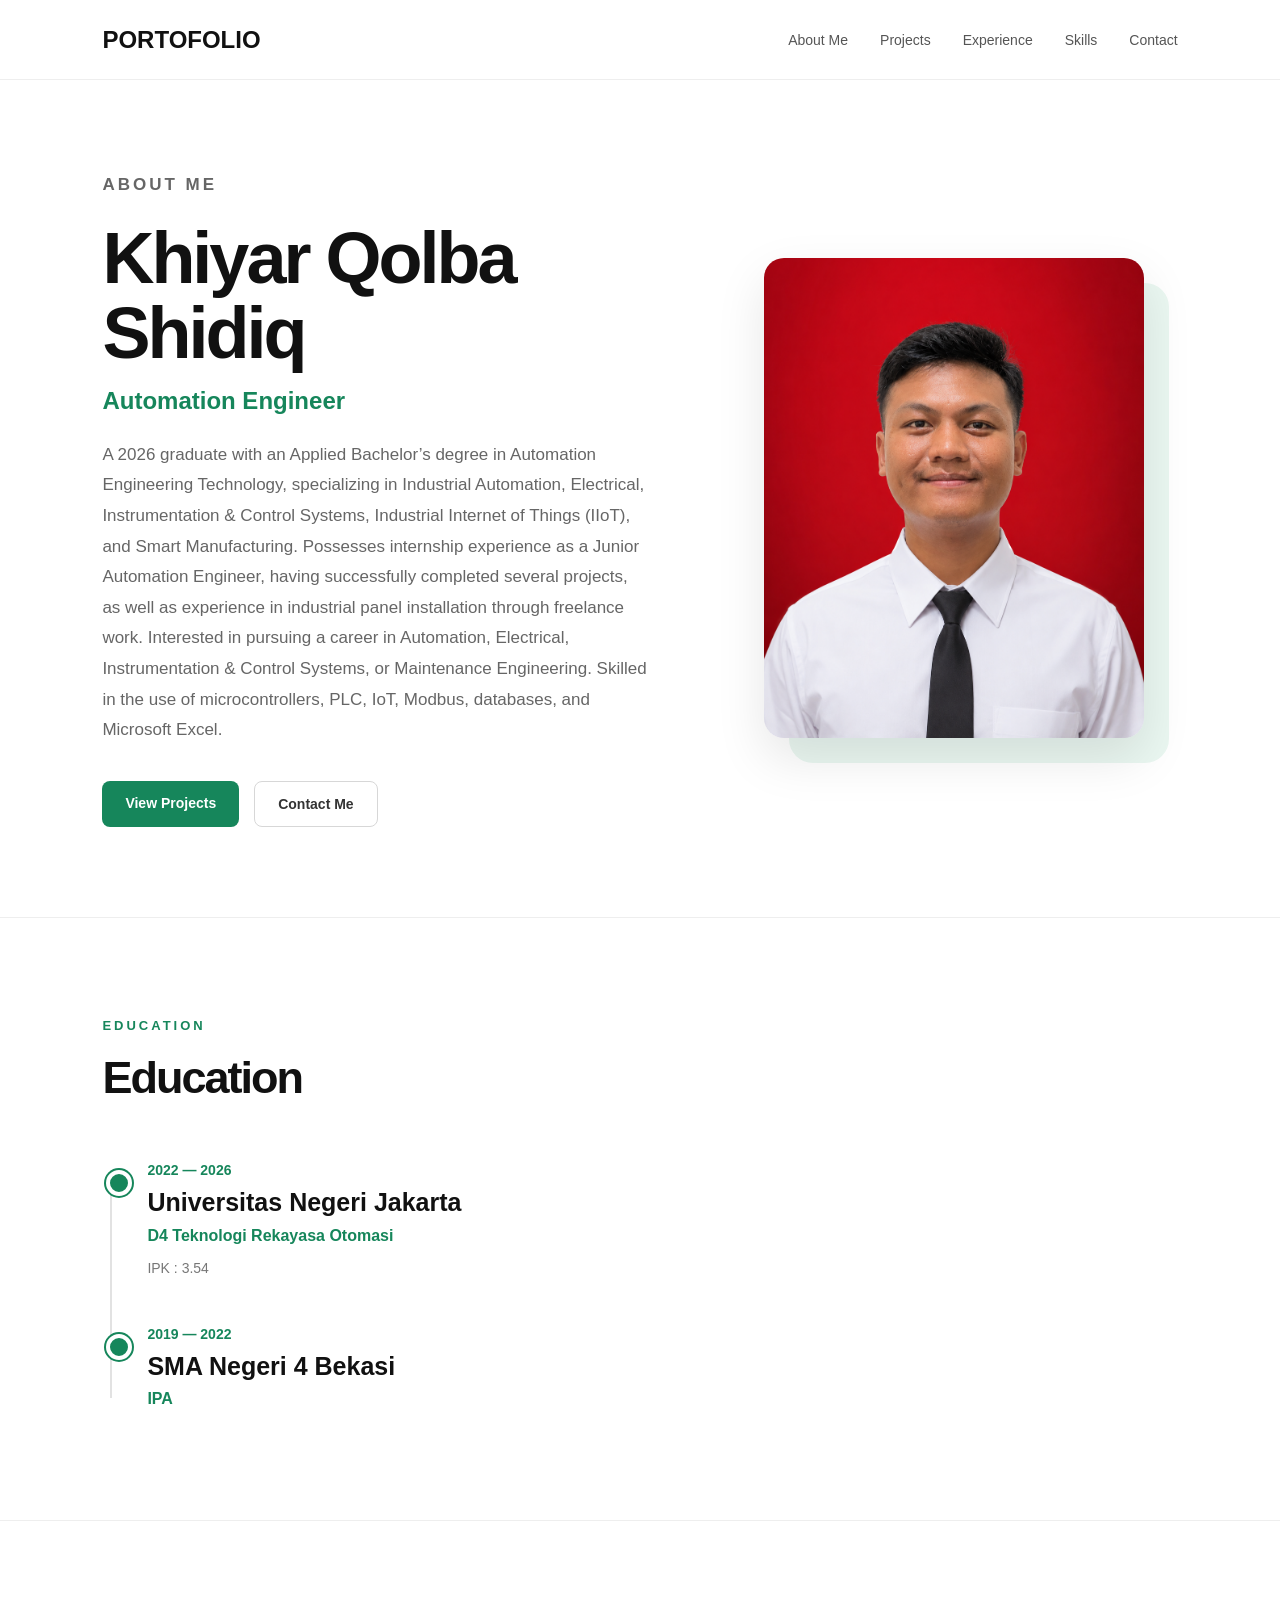
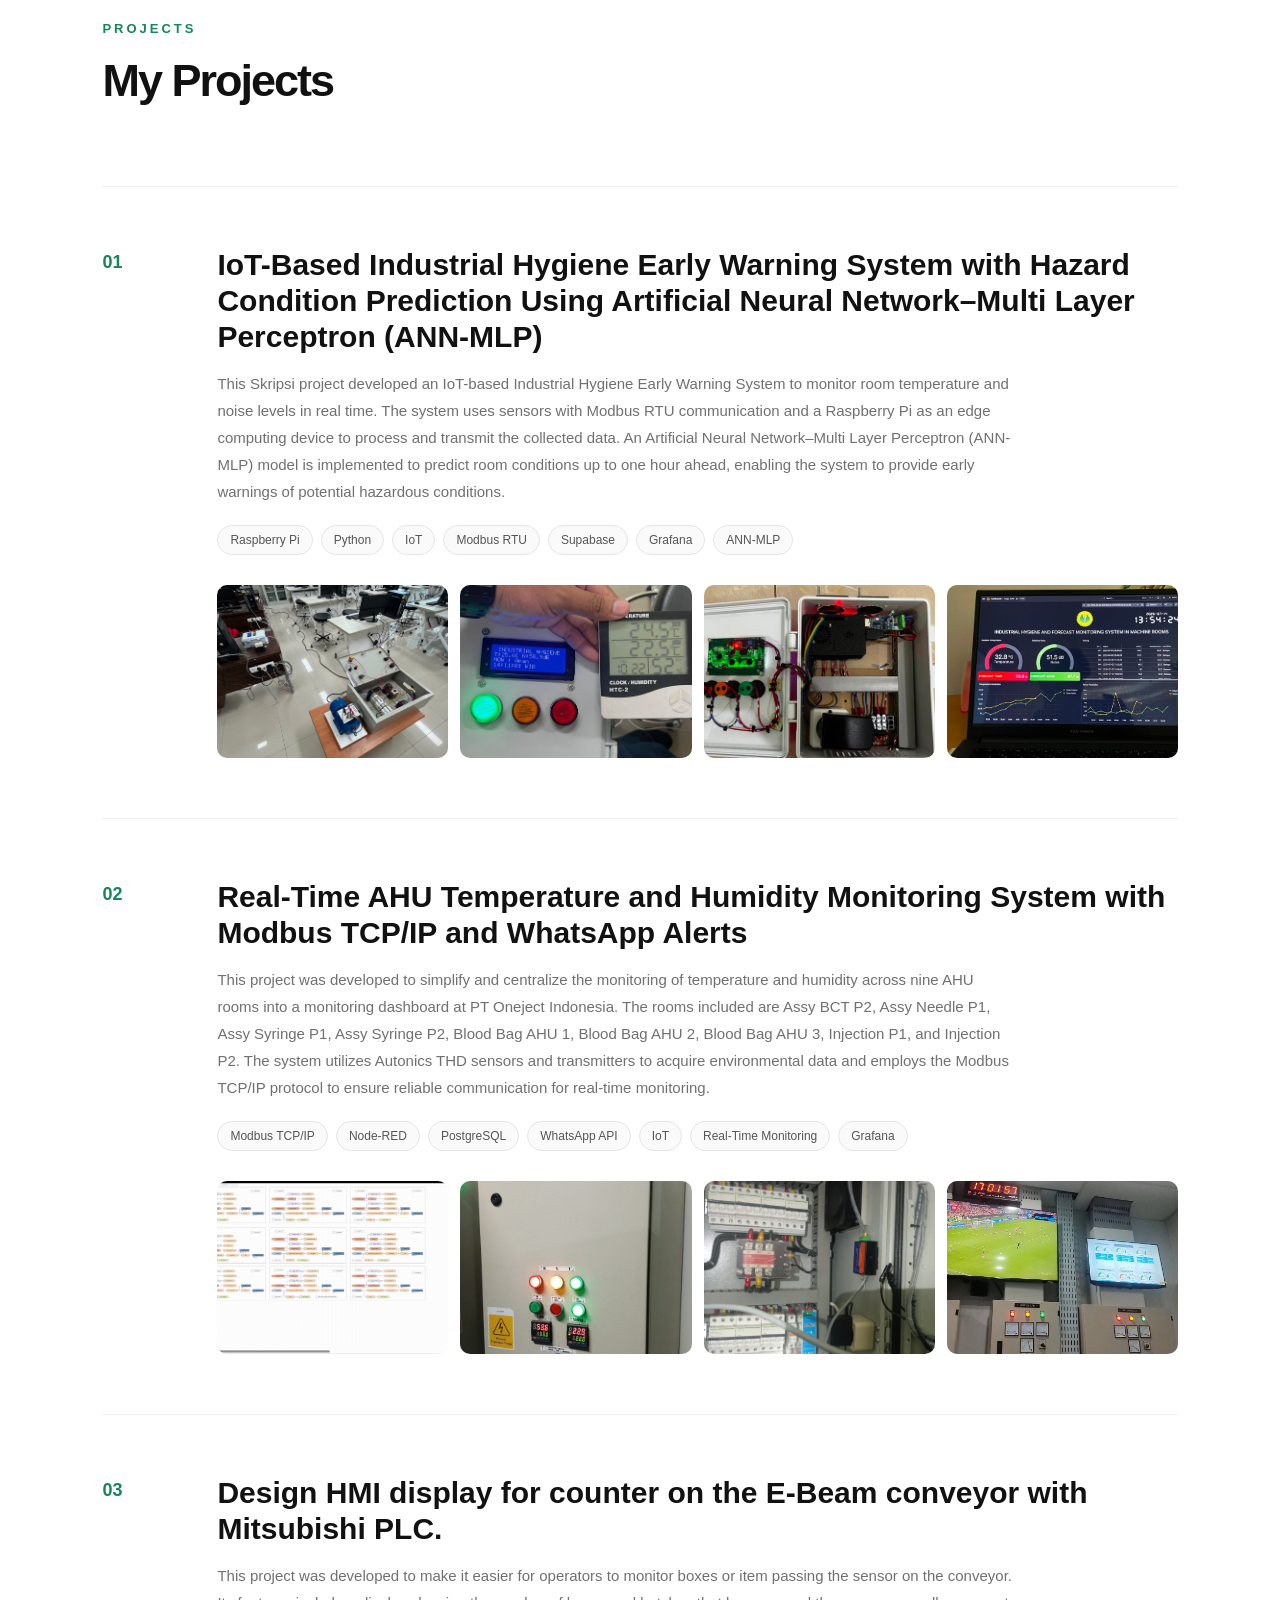
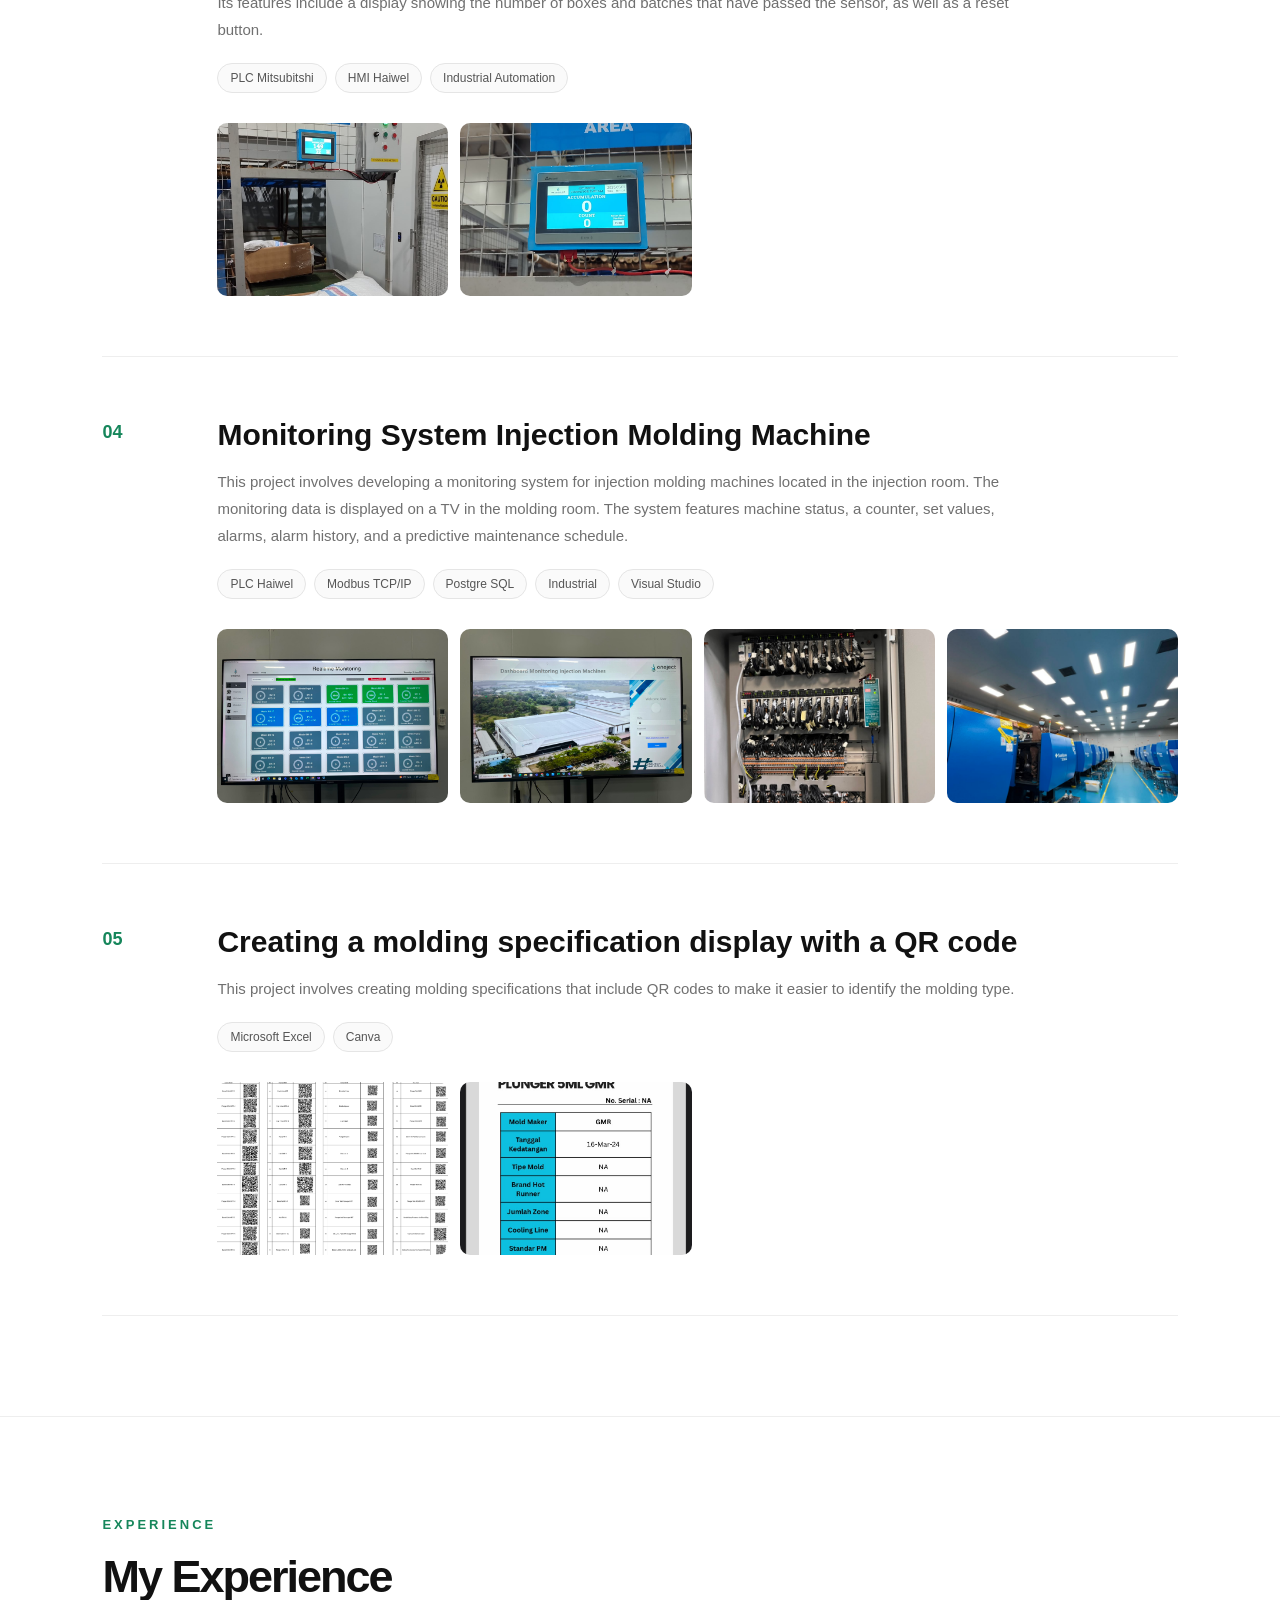
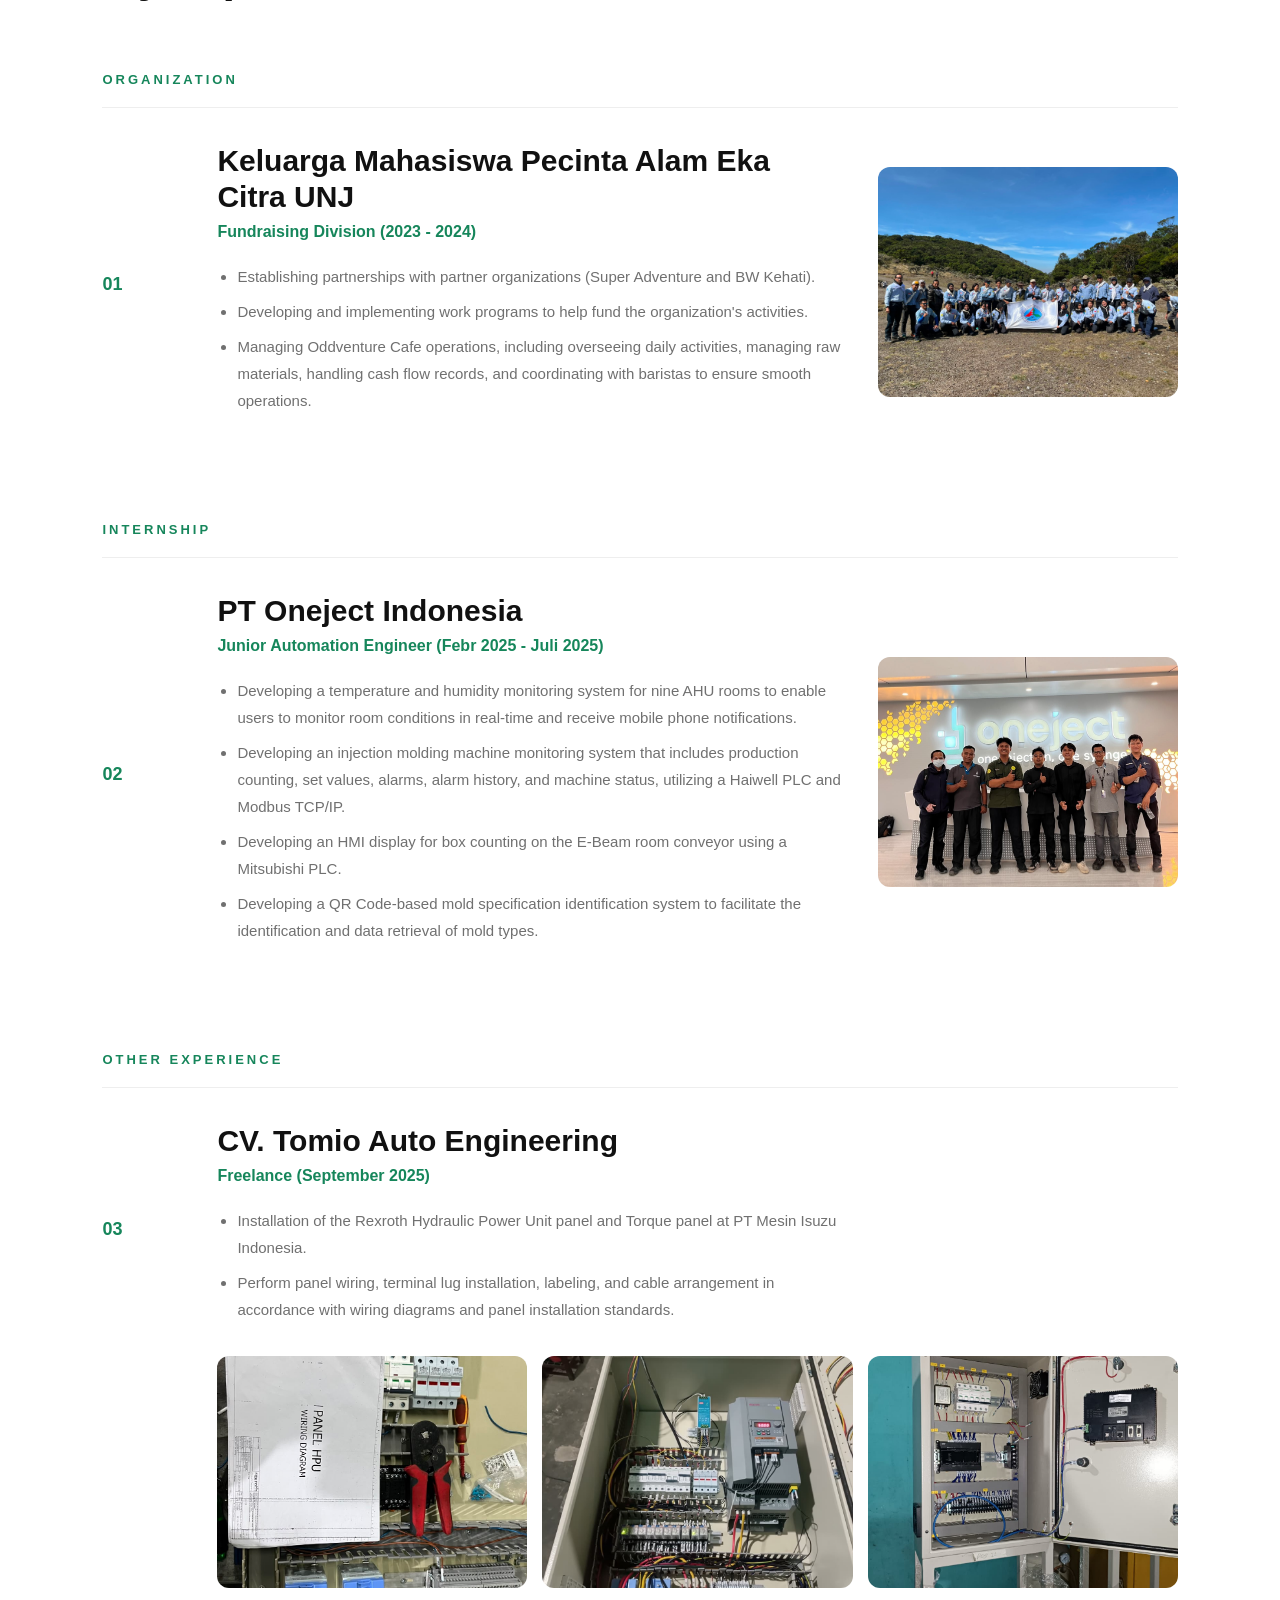
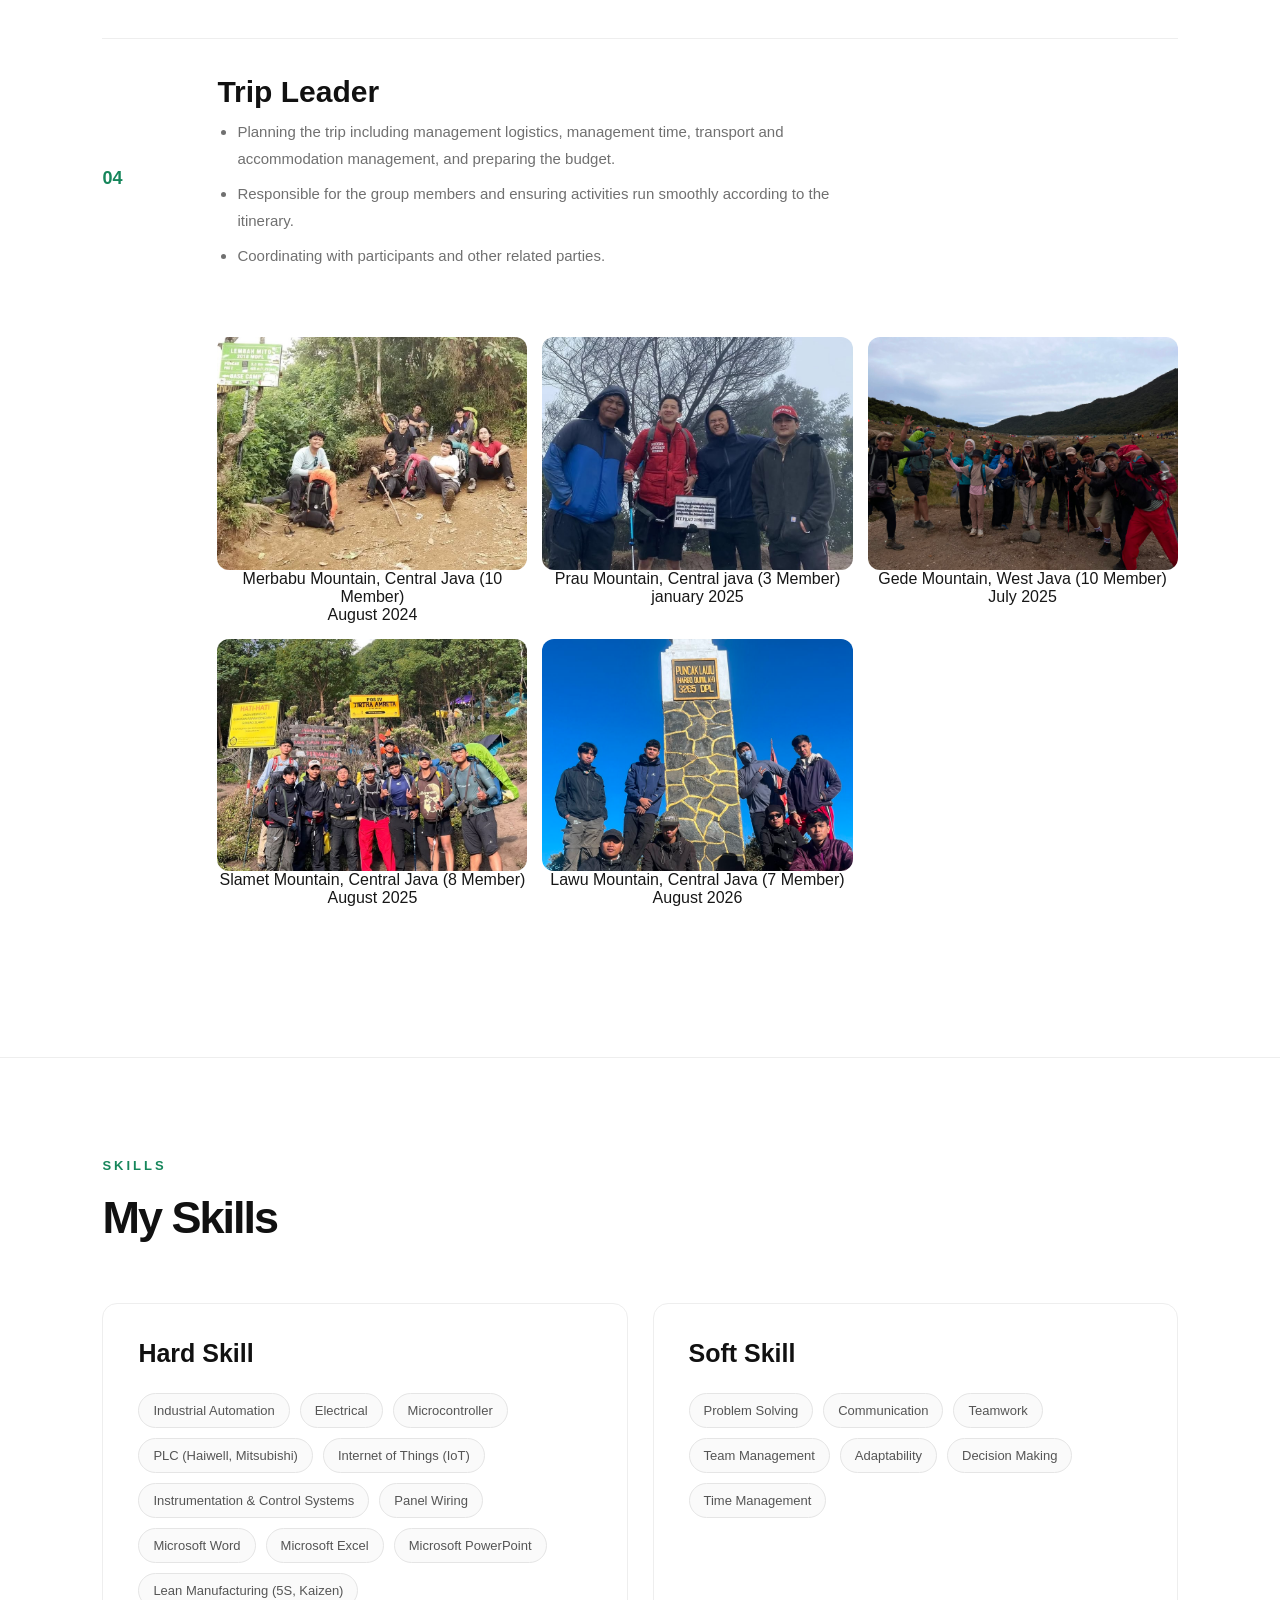
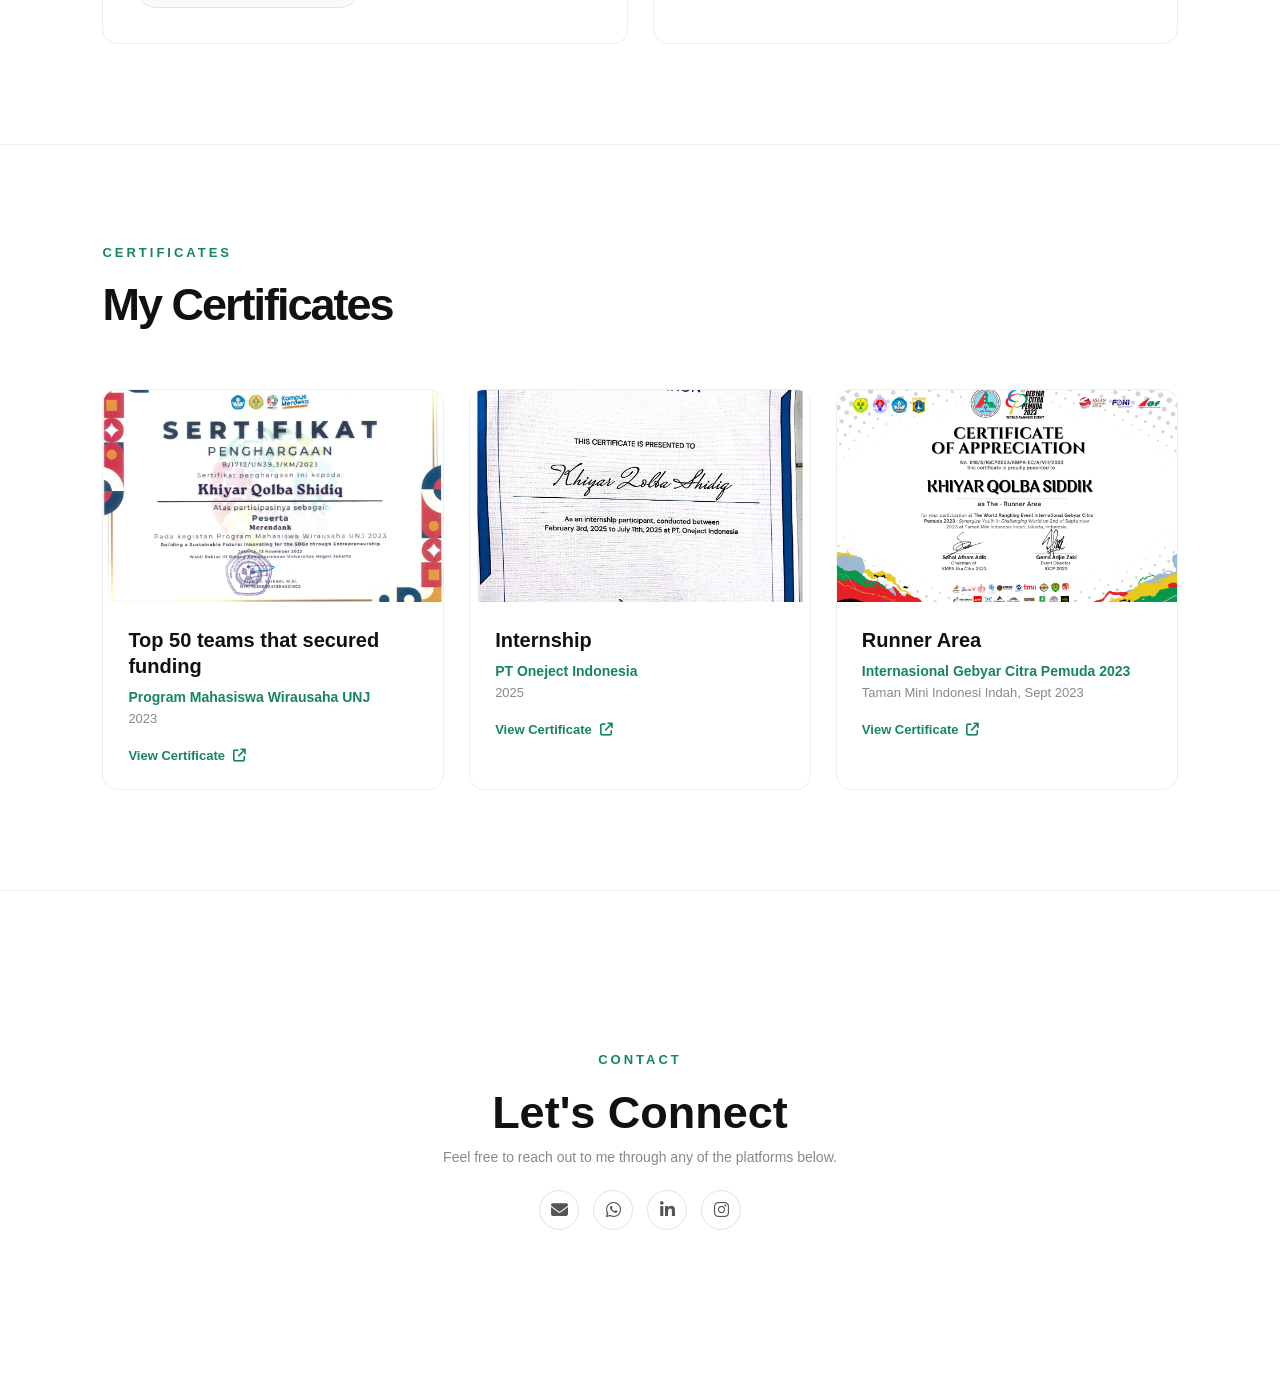
==== commit 9cdae3a8: "Update index.html" ====
--- a/index.html
+++ b/index.html
@@ -32,7 +32,7 @@
     <nav>
 
         <div class="logo">
-            PORTFOLIO
+            PORTOFOLIO
         </div>
 
 
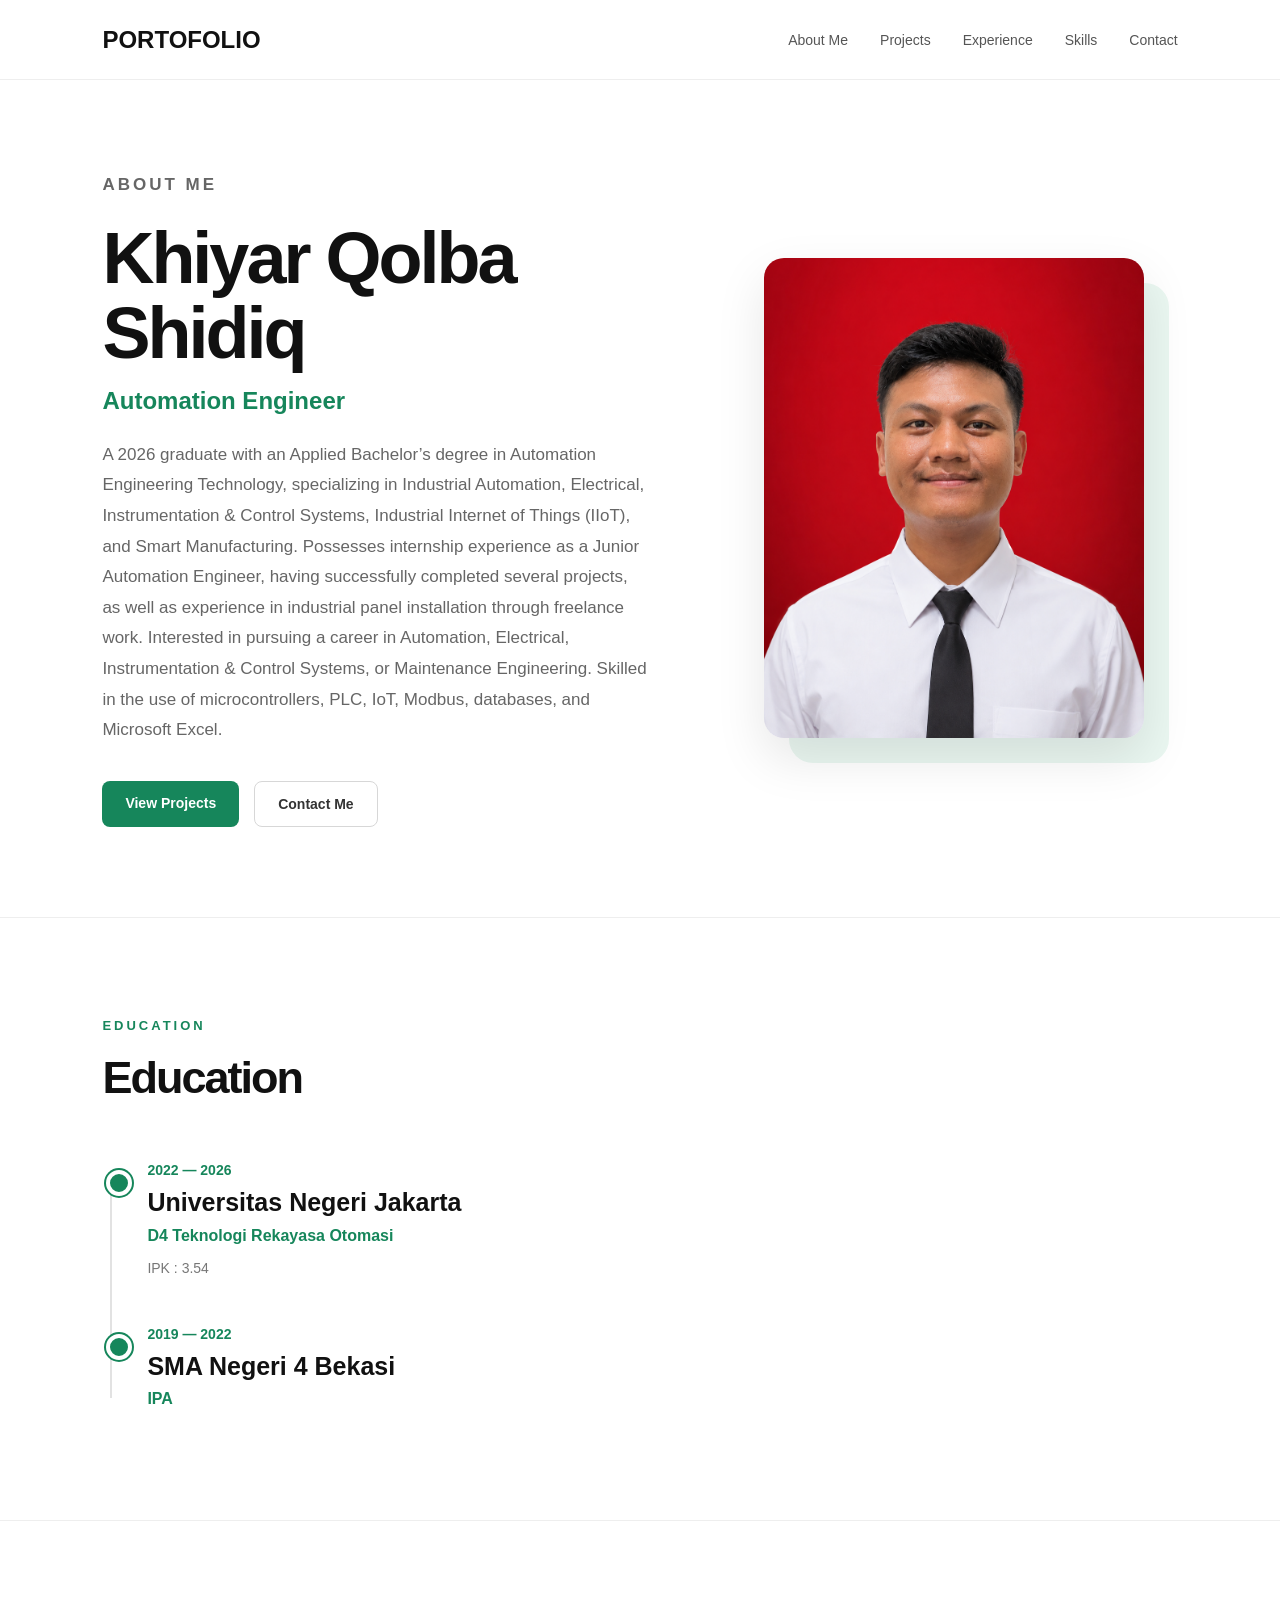
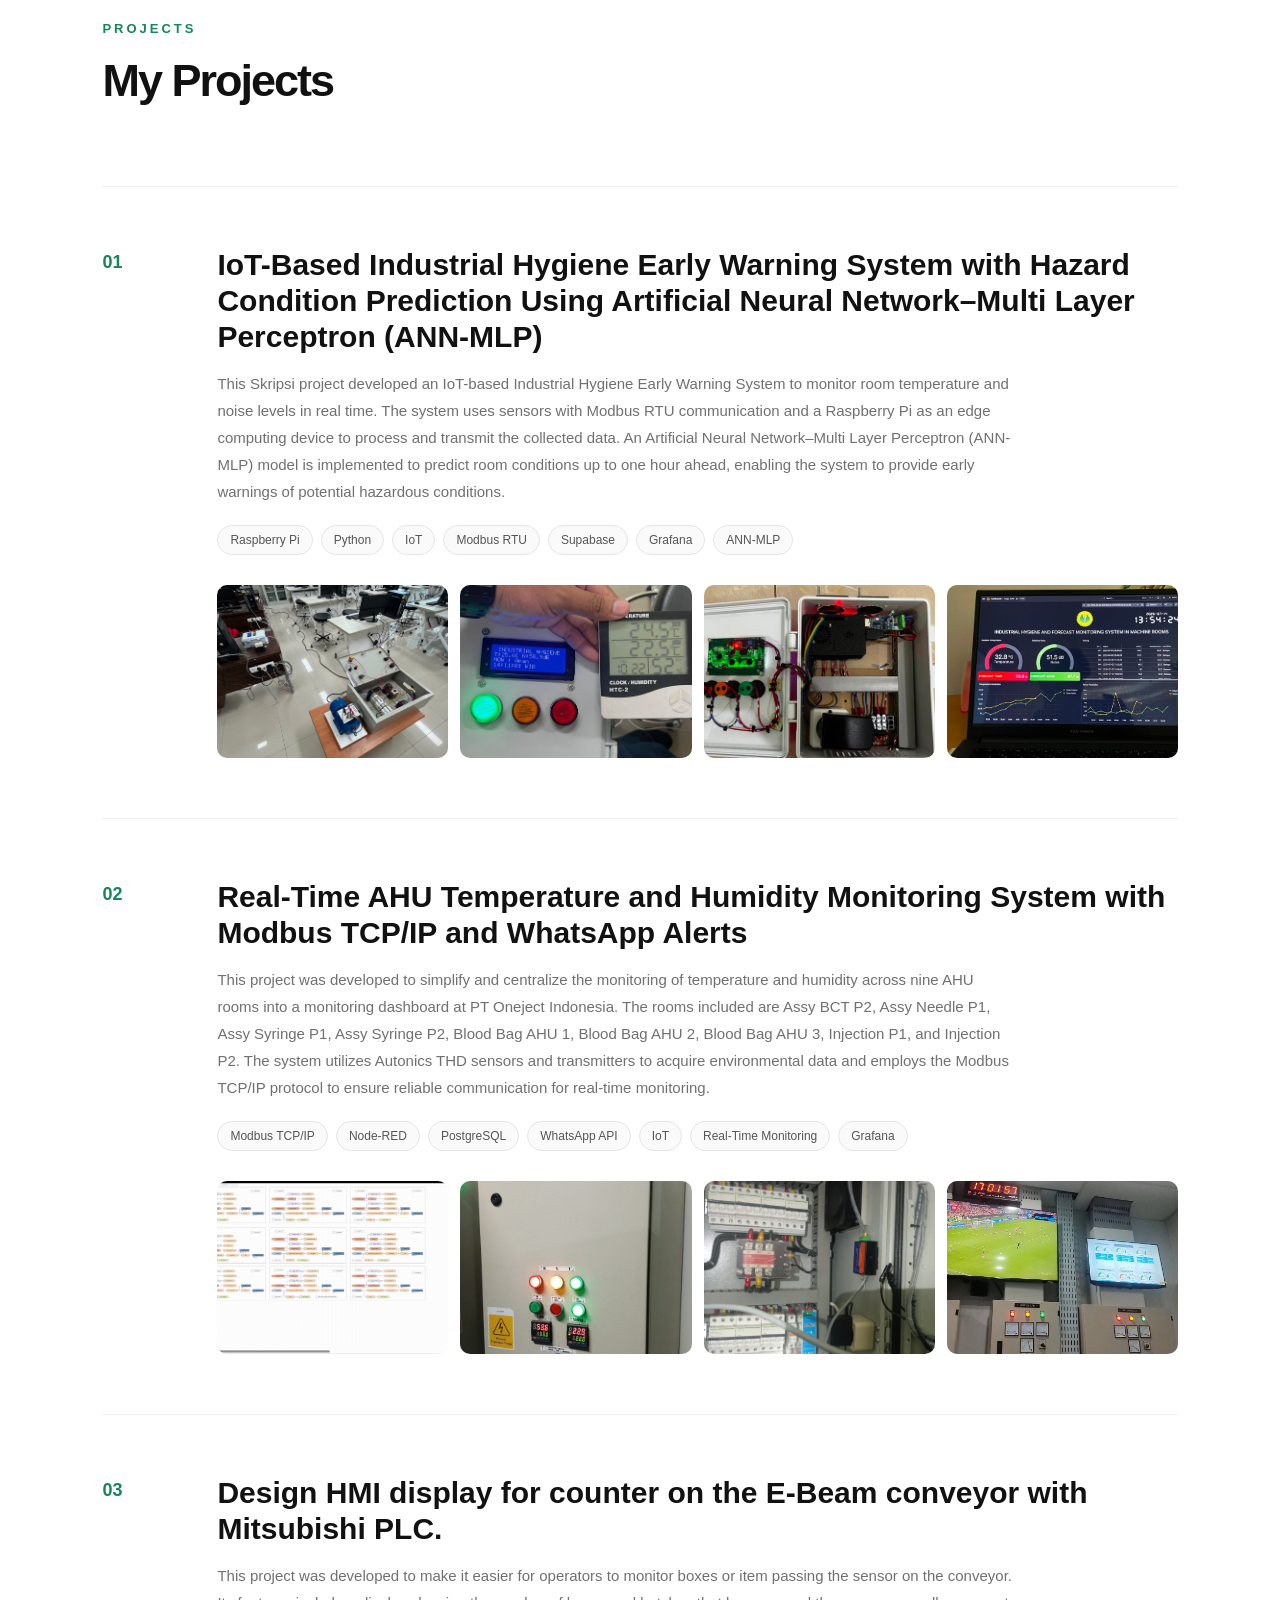
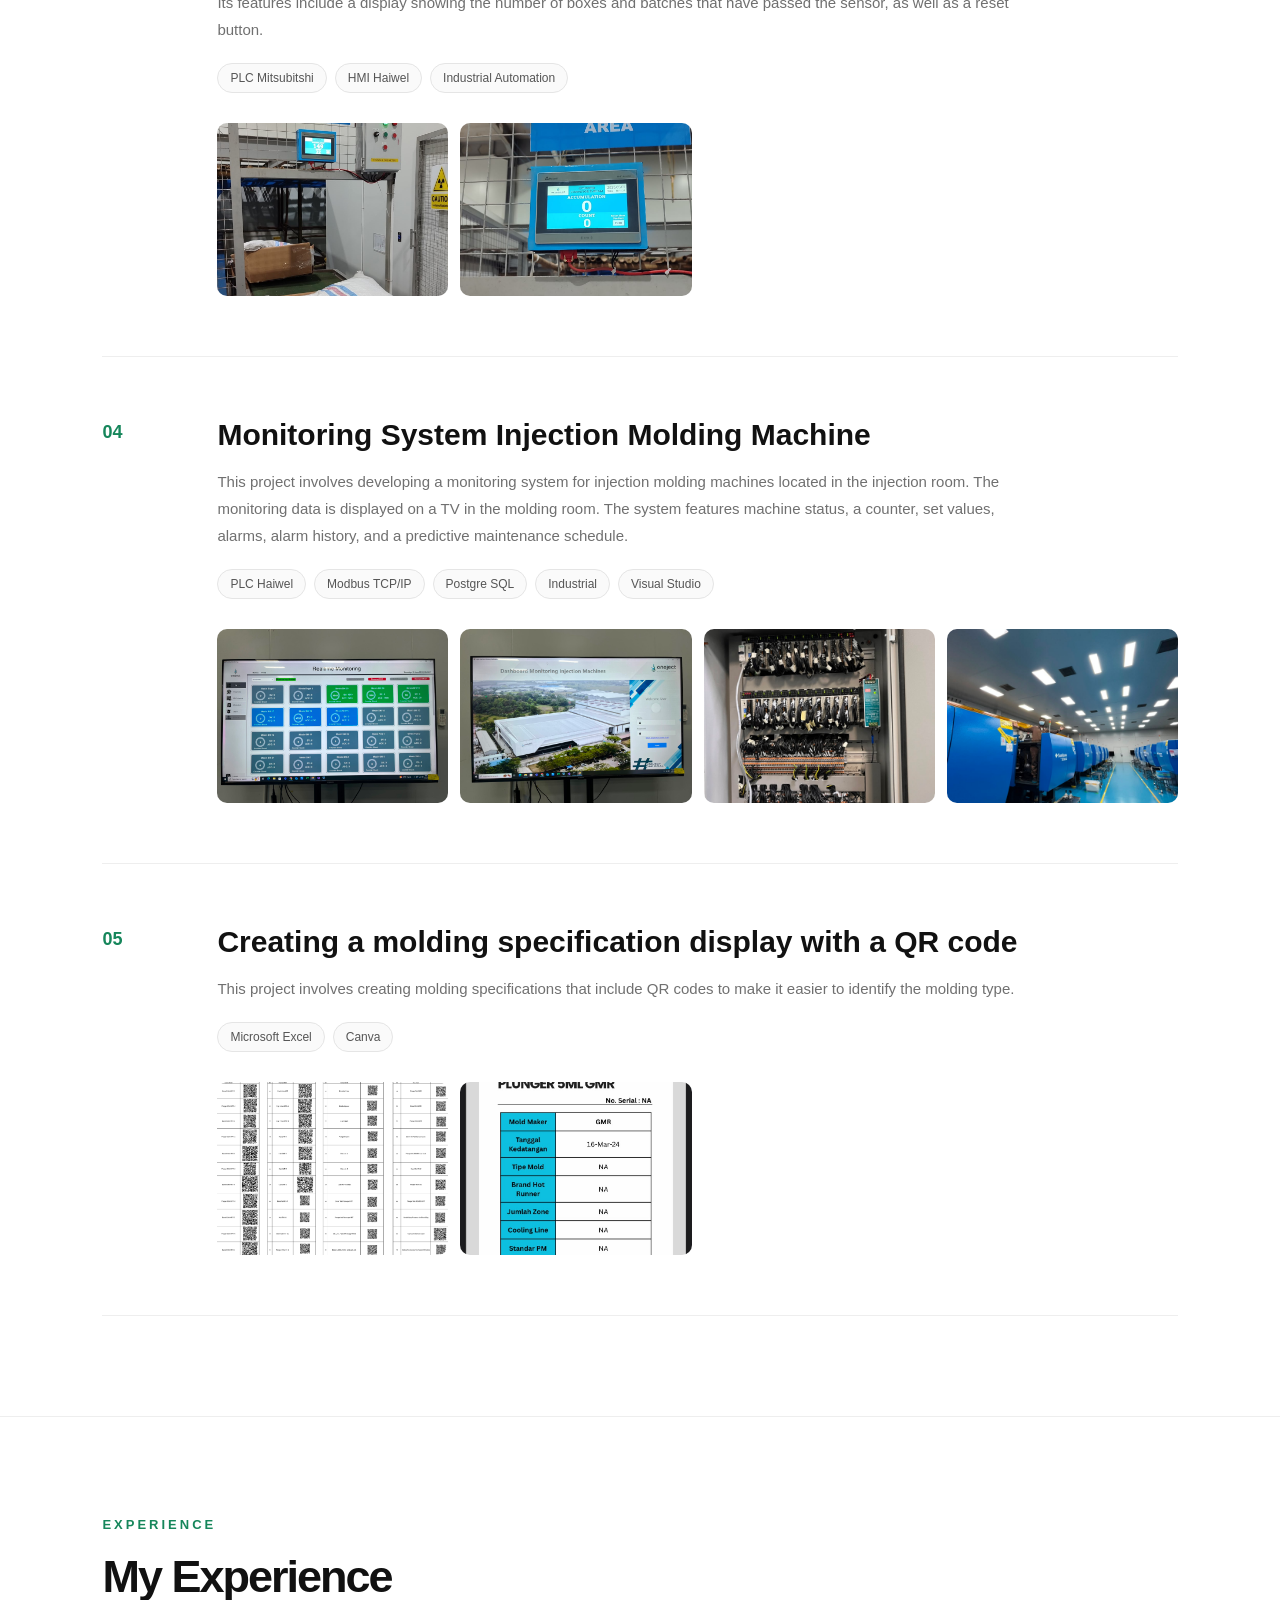
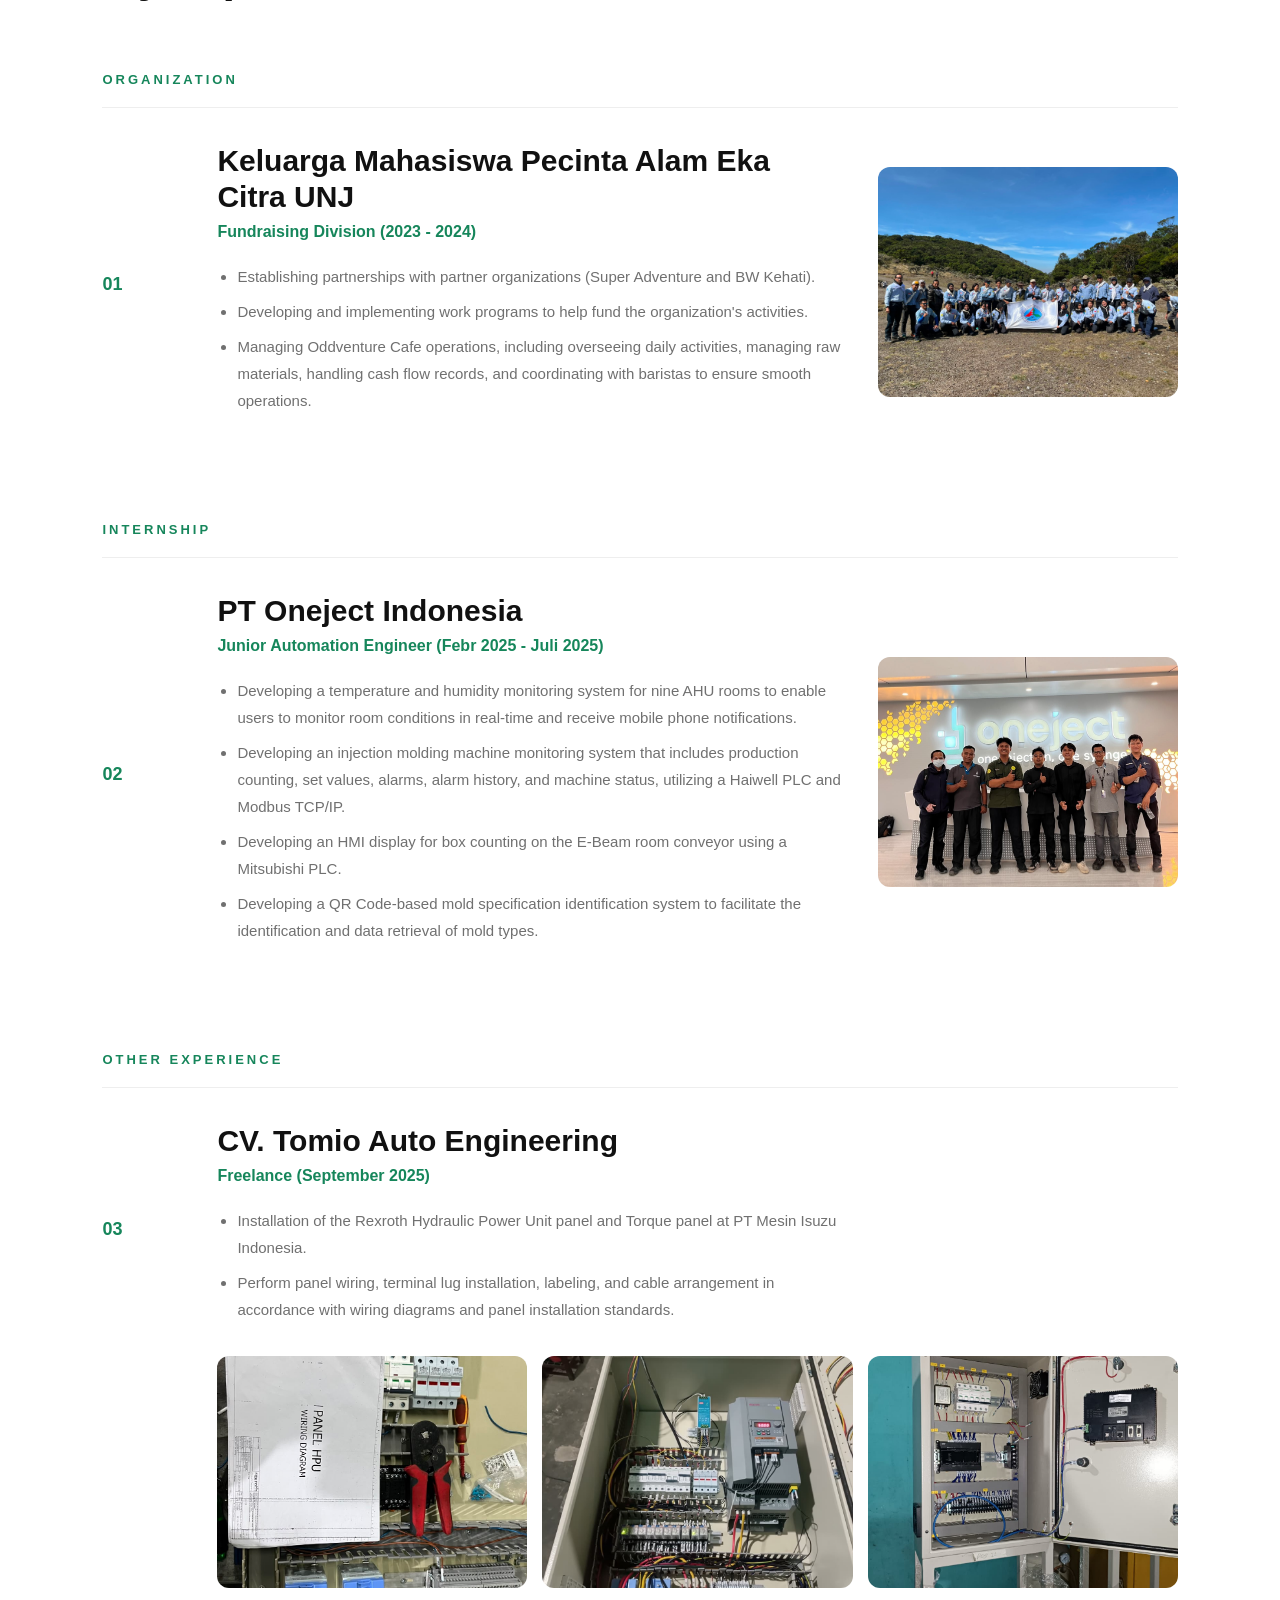
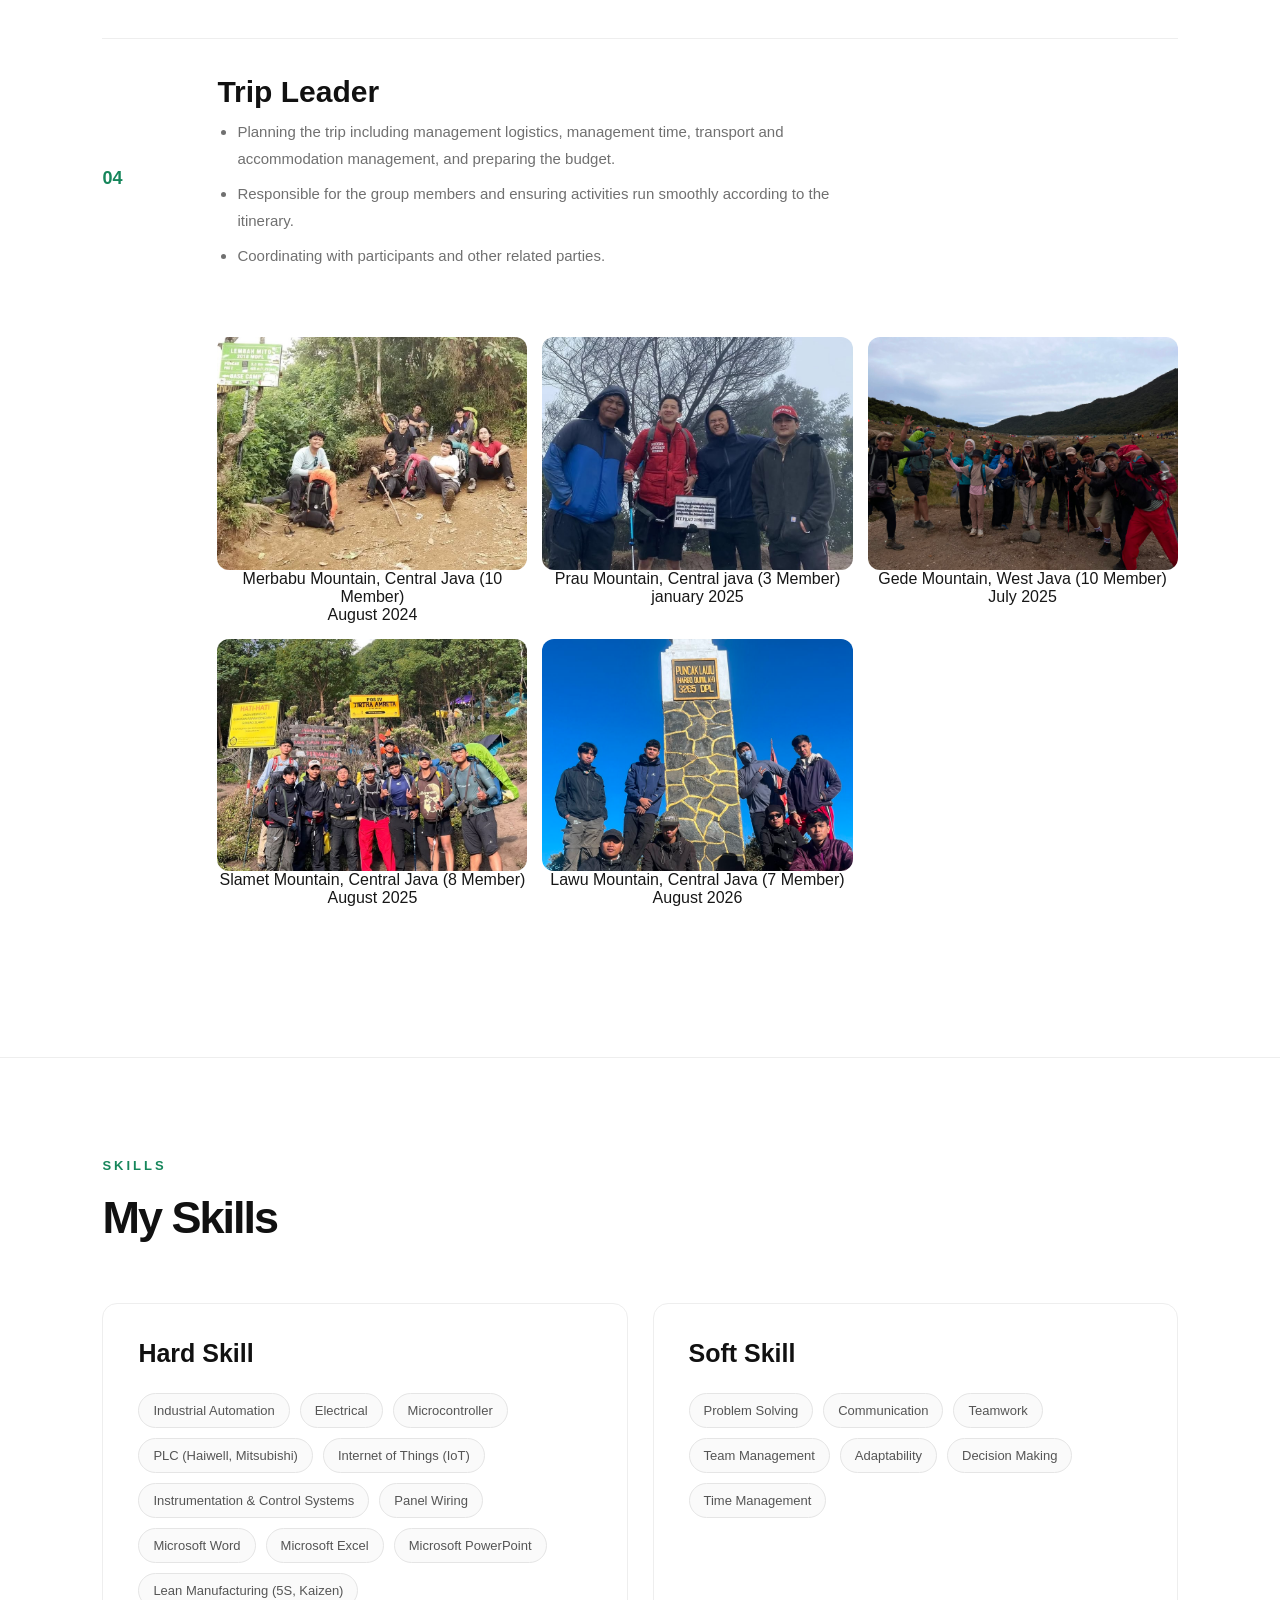
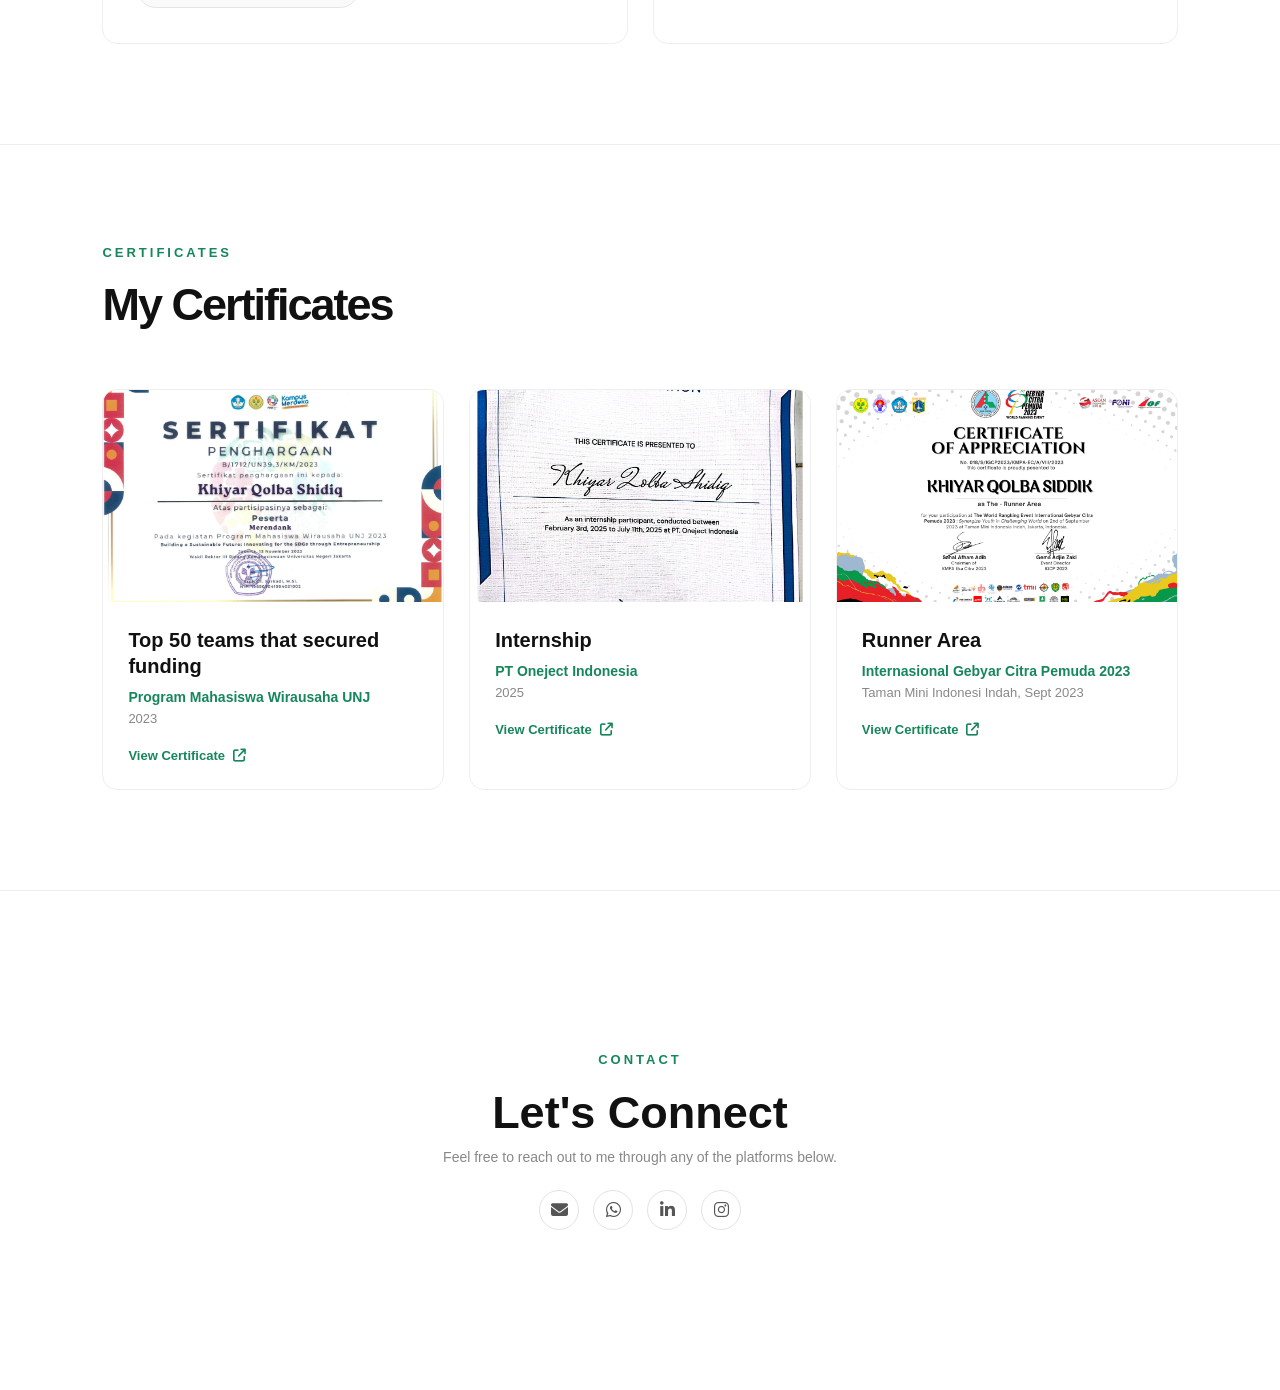
==== commit 84b5f945: "Add files via upload" ====
--- a/index.html
+++ b/index.html
@@ -1318,4 +1318,4 @@
 
 </body>
 
-</html>
+</html>
